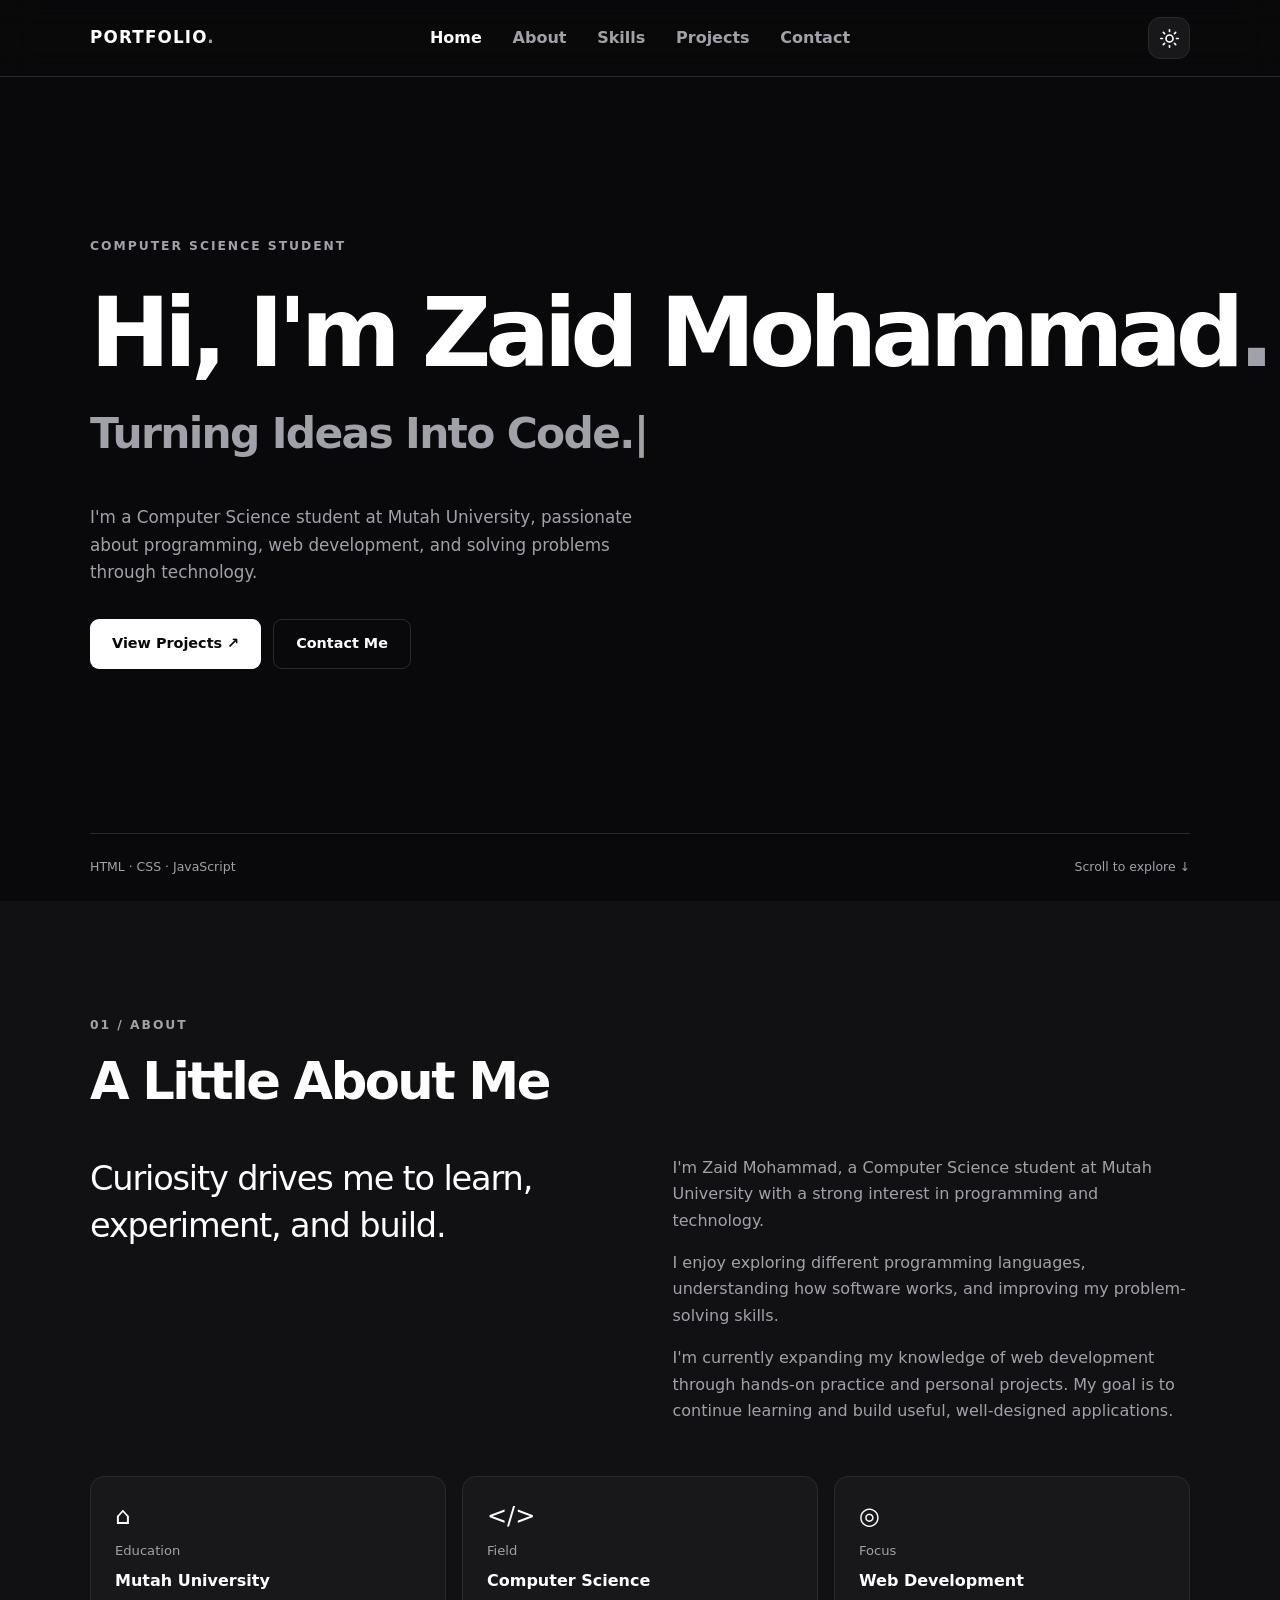
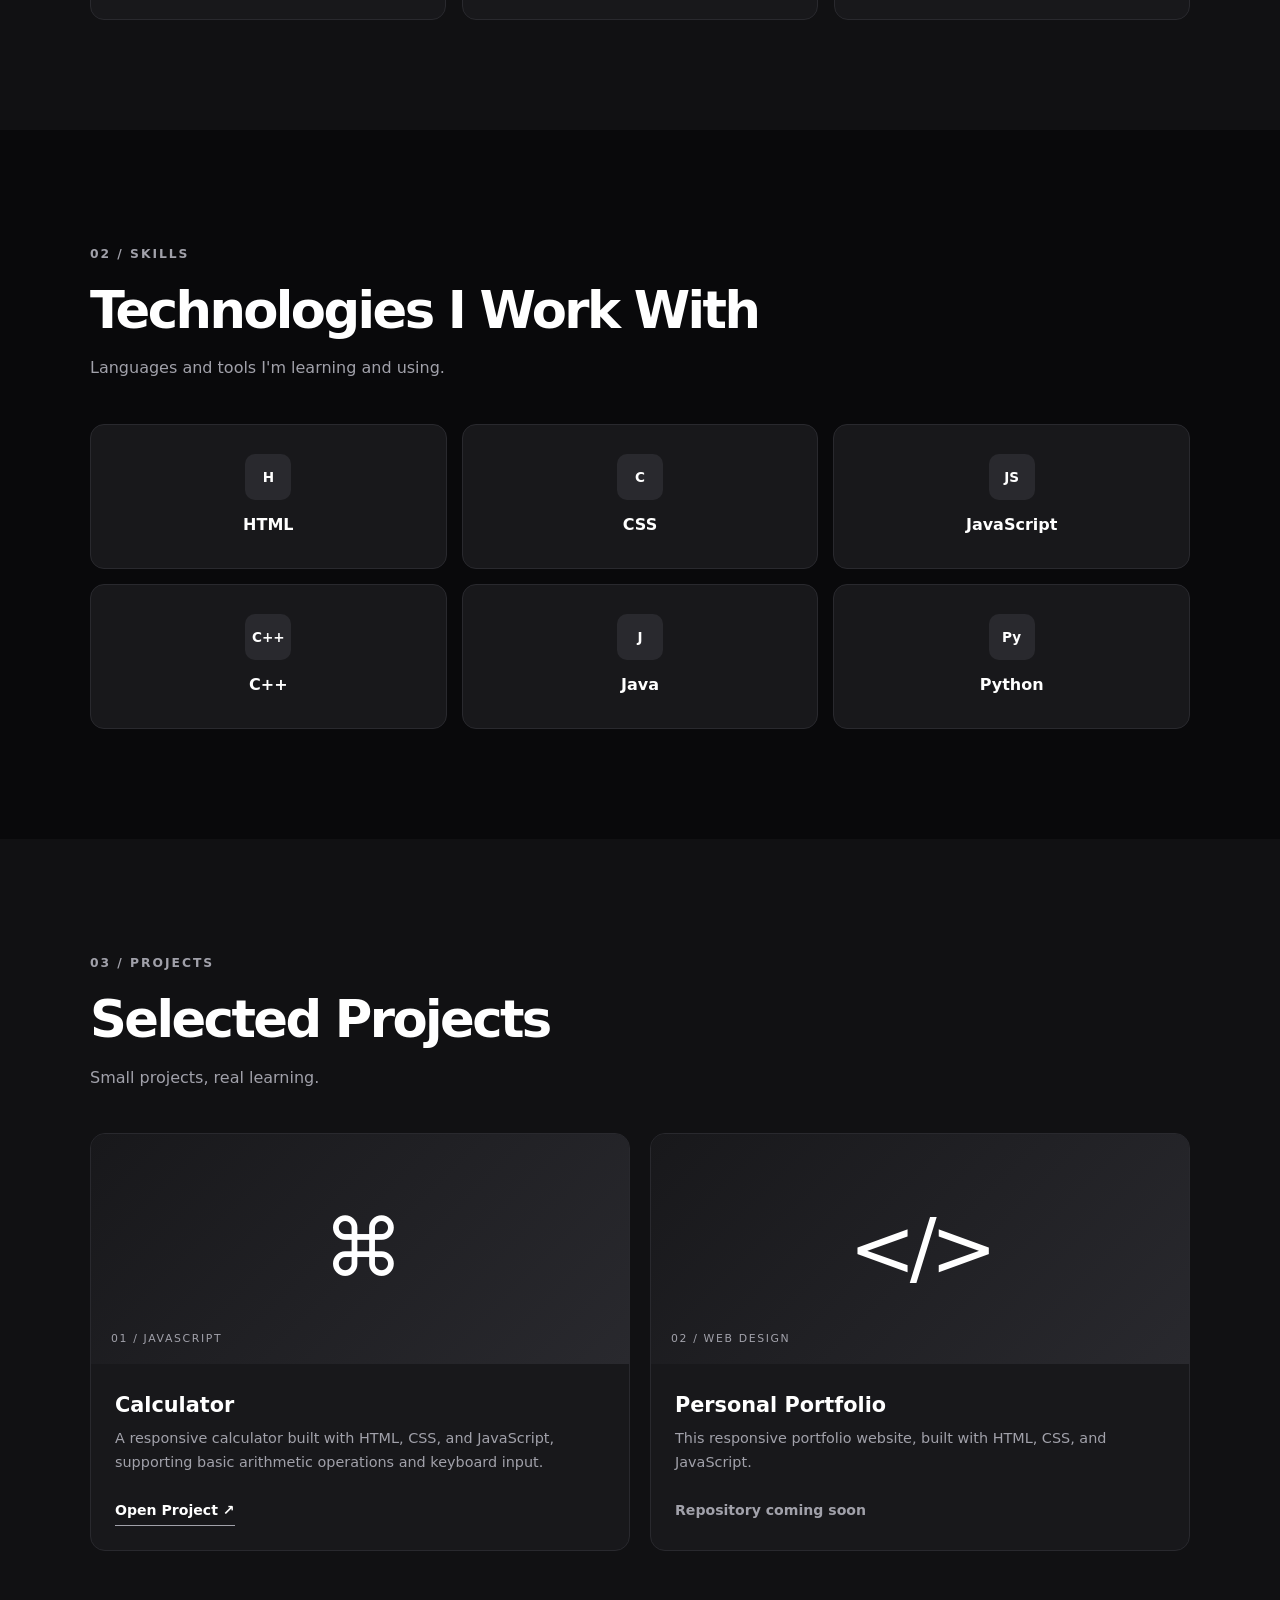
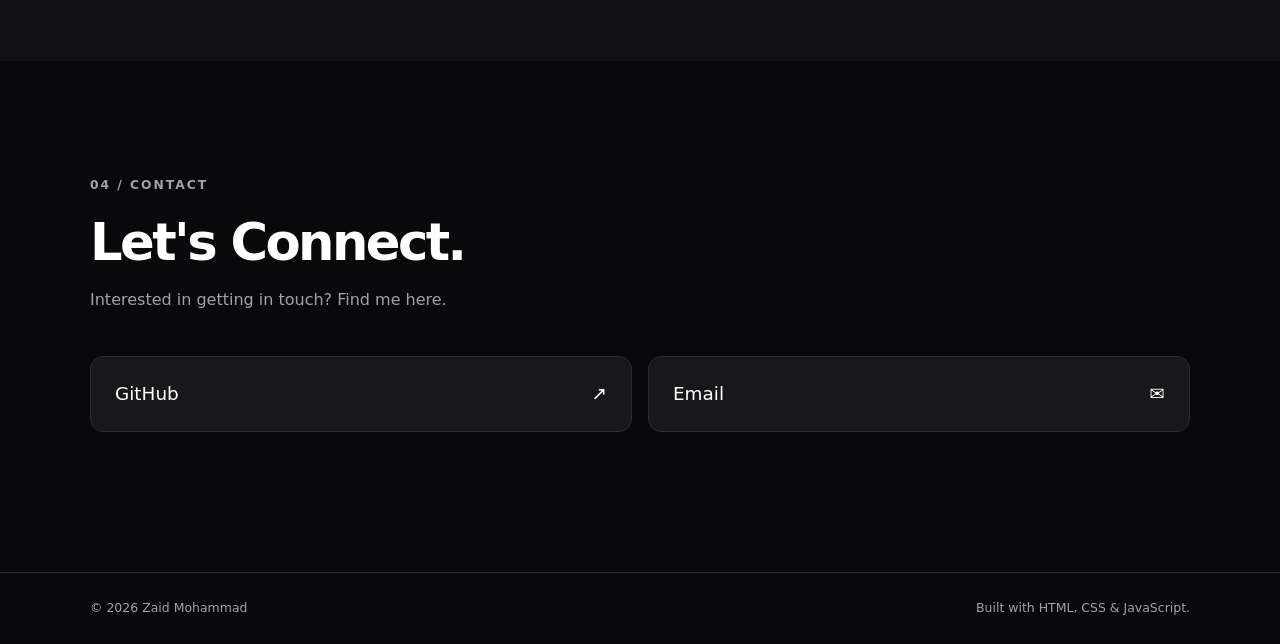
==== index.html @ cfcbc049 "Add files via upload" ====
<!DOCTYPE html>
<html lang="en" dir="ltr">
<head>
  <meta charset="UTF-8"><meta name="viewport" content="width=device-width, initial-scale=1">
  <meta name="description" content="Personal portfolio of Zaid Mohammad, a Computer Science student at Mutah University.">
  <title>Zaid Mohammad | Portfolio</title>
  <script>try{document.documentElement.dataset.theme=localStorage.getItem('portfolio-theme')||'dark';document.documentElement.dir='ltr'}catch(e){document.documentElement.dataset.theme='dark'}</script>
  <link rel="stylesheet" href="./css/style.css"><script defer src="./js/main.js"></script>
</head>
<body>
<header class="site-header"><nav class="nav container" aria-label="Main navigation"><a class="brand" href="./index.html">PORTFOLIO<span class="dot">.</span></a><button class="menu-toggle" type="button" aria-label="Toggle navigation" aria-expanded="false">☰</button><div class="nav-links" id="navLinks"><a href="#home">Home</a><a href="#about">About</a><a href="#skills">Skills</a><a href="#projects">Projects</a><a href="#contact">Contact</a></div><div class="nav-actions"><button class="icon-button theme-button" type="button" aria-label="Switch color theme"><svg class="theme-icon theme-icon-sun" viewBox="0 0 24 24" aria-hidden="true" fill="none" stroke="currentColor" stroke-width="1.9" stroke-linecap="round" stroke-linejoin="round"><circle cx="12" cy="12" r="4"/><path d="M12 2v2M12 20v2M4.93 4.93l1.42 1.42M17.65 17.65l1.42 1.42M2 12h2M20 12h2M4.93 19.07l1.42-1.42M17.65 6.35l1.42-1.42"/></svg><svg class="theme-icon theme-icon-moon" viewBox="0 0 24 24" aria-hidden="true" fill="none" stroke="currentColor" stroke-width="1.8" stroke-linecap="round" stroke-linejoin="round"><path d="M20.5 14.8A9 9 0 1 1 9.2 3.5A7 7 0 0 0 20.5 14.8Z"/></svg></button></div></nav></header>
<main>
<section class="hero container" id="home"><div class="hero-inner"><span class="eyebrow">COMPUTER SCIENCE STUDENT</span><h1 class="hero-title"><span class="hero-greeting">Hi, I'm</span> <span class="name">Zaid Mohammad</span><span class="dot">.</span></h1><h2 class="typing-line"><span id="typingText" data-en="Turning Ideas Into Code.">Turning Ideas Into Code.</span><span class="cursor" aria-hidden="true">|</span></h2><p class="lead">I'm a Computer Science student at Mutah University, passionate about programming, web development, and solving problems through technology.</p><div class="hero-buttons"><a class="btn btn-primary" href="#projects">View Projects ↗</a><a class="btn btn-outline" href="#contact">Contact Me</a></div></div><div class="hero-bottom"><span>HTML · CSS · JavaScript</span><a href="#about">Scroll to explore ↓</a></div></section>
<section class="section section-alt" id="about"><div class="container reveal"><div class="section-head"><span class="section-index">01 / ABOUT</span><h2>A Little About Me</h2></div><div class="about-layout"><p class="large-copy">Curiosity drives me to learn, experiment, and build.</p><div class="body-copy"><p>I'm Zaid Mohammad, a Computer Science student at Mutah University with a strong interest in programming and technology.</p><p>I enjoy exploring different programming languages, understanding how software works, and improving my problem-solving skills.</p><p>I'm currently expanding my knowledge of web development through hands-on practice and personal projects. My goal is to continue learning and build useful, well-designed applications.</p></div></div><div class="about-facts"><a class="fact-card" href="https://www.mutah.edu.jo/" target="_blank" rel="noopener noreferrer" aria-label="Visit Mutah University official website"><span class="fact-icon" aria-hidden="true">⌂</span><span class="fact-label">Education</span><strong>Mutah University</strong></a><div class="fact-card"><span class="fact-icon" aria-hidden="true">&lt;/&gt;</span><span class="fact-label">Field</span><strong>Computer Science</strong></div><div class="fact-card"><span class="fact-icon" aria-hidden="true">◎</span><span class="fact-label">Focus</span><strong>Web Development</strong></div></div></div></section>
<section class="section" id="skills"><div class="container reveal"><div class="section-head"><span class="section-index">02 / SKILLS</span><h2>Technologies I Work With</h2><p>Languages and tools I'm learning and using.</p></div><div class="skills-grid"><a class="skill-card" href="https://www.w3schools.com/html/" target="_blank" rel="noopener noreferrer" aria-label="Learn HTML on W3Schools"><span class="skill-symbol">H</span><span>HTML</span></a><a class="skill-card" href="https://www.w3schools.com/css/" target="_blank" rel="noopener noreferrer" aria-label="Learn CSS on W3Schools"><span class="skill-symbol">C</span><span>CSS</span></a><a class="skill-card" href="https://www.w3schools.com/js/" target="_blank" rel="noopener noreferrer" aria-label="Learn JavaScript on W3Schools"><span class="skill-symbol">JS</span><span>JavaScript</span></a><a class="skill-card" href="https://www.w3schools.com/cpp/" target="_blank" rel="noopener noreferrer" aria-label="Learn C++ on W3Schools"><span class="skill-symbol">C++</span><span>C++</span></a><a class="skill-card" href="https://www.w3schools.com/java/" target="_blank" rel="noopener noreferrer" aria-label="Learn Java on W3Schools"><span class="skill-symbol">J</span><span>Java</span></a><a class="skill-card" href="https://www.w3schools.com/python/" target="_blank" rel="noopener noreferrer" aria-label="Learn Python on W3Schools"><span class="skill-symbol">Py</span><span>Python</span></a></div></section>
<section class="section section-alt" id="projects"><div class="container reveal"><div class="section-head"><span class="section-index">03 / PROJECTS</span><h2>Selected Projects</h2><p>Small projects, real learning.</p></div><div class="project-grid"><article class="project-card"><div class="project-visual"><span class="visual-icon">⌘</span><span class="visual-caption">01 / JAVASCRIPT</span></div><div class="project-info"><div><h3>Calculator</h3><p>A responsive calculator built with HTML, CSS, and JavaScript, supporting basic arithmetic operations and keyboard input.</p></div><a class="project-link" href="./calculator.html">Open Project ↗</a></div></article><article class="project-card"><div class="project-visual portfolio-visual"><span class="visual-icon">&lt;/&gt;</span><span class="visual-caption">02 / WEB DESIGN</span></div><div class="project-info"><div><h3>Personal Portfolio</h3><p>This responsive portfolio website, built with HTML, CSS, and JavaScript.</p></div><span class="project-link project-link-pending" aria-label="Repository link coming after publication">Repository coming soon</span></div></article></div></div></section>
<section class="section contact-section" id="contact"><div class="container reveal"><div class="section-head"><span class="section-index">04 / CONTACT</span><h2>Let's Connect.</h2><p>Interested in getting in touch? Find me here.</p></div><div class="contact-links"><a class="contact-link" href="https://github.com/ZaidDwagrh" target="_blank" rel="noopener noreferrer"><span>GitHub</span><span aria-hidden="true">↗</span></a><a class="contact-link" href="https://mail.google.com/mail/?view=cm&amp;fs=1&amp;to=dw4ghreh%40gmail.com" target="_blank" rel="noopener noreferrer" aria-label="Send email to Zaid Mohammad using Gmail"><span>Email</span><span aria-hidden="true">✉</span></a></div></div></section>
</main><footer class="footer"><div class="container footer-inner"><span>© <span id="year"></span> <span class="footer-name">Zaid Mohammad</span></span><span>Built with HTML, CSS & JavaScript.</span></div></footer>
</body></html>
---- css/style.css ----
:root{color-scheme:dark;--bg:#09090b;--surface:#111113;--card:#18181b;--text:#fff;--muted:#a1a1aa;--border:#29292e;--contrast:#09090b;--nav:rgba(9,9,11,.78)}:root[data-theme=light]{color-scheme:light;--bg:#fafafa;--surface:#f3f3f4;--card:#fff;--text:#101014;--muted:#606069;--border:#dedee2;--contrast:#fff;--nav:rgba(250,250,250,.82)}*{box-sizing:border-box}html{scroll-behavior:smooth;scroll-padding-top:85px}body{margin:0;background:var(--bg);color:var(--text);font-family:Inter,system-ui,-apple-system,'Segoe UI',Tahoma,Arial,sans-serif;line-height:1.65;transition:background .3s,color .3s}a{color:inherit;text-decoration:none}button{font:inherit;cursor:pointer}button:focus-visible,a:focus-visible{outline:2px solid var(--text);outline-offset:4px}.container{width:min(1100px,calc(100% - 44px));margin:auto}.site-header{position:sticky;top:0;z-index:50;border-bottom:1px solid var(--border);background:var(--nav);backdrop-filter:blur(16px);-webkit-backdrop-filter:blur(16px)}.nav{min-height:76px;display:flex;align-items:center;gap:25px}.brand{font-weight:850;letter-spacing:.07em;font-size:1.05rem;white-space:nowrap}.dot{color:var(--muted)}.nav-links{display:flex;gap:25px;margin-inline-start:auto}.nav-links a,.back-link{color:var(--muted);font-size:.88rem;transition:color .2s}.nav-links a:hover,.nav-links a.active,.back-link:hover{color:var(--text)}.nav-actions{display:flex;gap:8px;margin-inline-start:8px}.icon-button,.menu-toggle{min-width:39px;height:39px;border:1px solid var(--border);background:var(--card);color:var(--text);border-radius:9px}.icon-button:hover,.menu-toggle:hover{border-color:var(--muted)}.menu-toggle{display:none;margin-inline-start:auto}.hero{min-height:calc(100vh - 76px);min-height:calc(100svh - 76px);display:flex;flex-direction:column;justify-content:space-between}.hero-inner{padding:clamp(85px,13vw,155px) 0 80px;max-width:850px}.eyebrow,.section-index{font-size:.77rem;font-weight:650;letter-spacing:.16em;color:var(--muted)}h1,h2,h3,p{margin-top:0}.hero h1{font-size:clamp(2.7rem,7.5vw,6rem);letter-spacing:-.065em;line-height:1.15;margin:20px 0 10px}.name{overflow-wrap:anywhere}.typing-line{font-size:clamp(1.45rem,3.5vw,2.65rem);font-weight:550;color:var(--muted);letter-spacing:-.04em;min-height:1.6em}.cursor{animation:blink .85s steps(1) infinite}.lead{color:var(--muted);font-size:1.05rem;max-width:590px;margin:20px 0 32px}.hero-buttons{display:flex;flex-wrap:wrap;gap:12px}.btn{display:inline-flex;align-items:center;justify-content:center;padding:12px 22px;border-radius:9px;font-weight:650;font-size:.9rem;transition:transform .22s,background .22s}.btn:hover{transform:translateY(-3px)}.btn-primary{background:var(--text);color:var(--contrast)}.btn-outline{border:1px solid var(--border)}.btn-outline:hover{background:var(--card)}.hero-bottom{display:flex;justify-content:space-between;gap:15px;padding:23px 0;border-top:1px solid var(--border);font-size:.78rem;color:var(--muted)}.section{padding:110px 0;scroll-margin-top:75px}.section-alt{background:var(--surface)}.section-head{margin-bottom:42px}.section-head h2{font-size:clamp(2rem,4.5vw,3.2rem);letter-spacing:-.05em;line-height:1.2;margin:14px 0}.section-head p{color:var(--muted)}.about-layout{display:grid;grid-template-columns:1fr 1fr;gap:65px}.large-copy{font-size:clamp(1.45rem,3vw,2.1rem);line-height:1.4;letter-spacing:-.035em}.body-copy{color:var(--muted)}.skills-grid{display:grid;grid-template-columns:repeat(3,1fr);gap:15px}.skill-card{min-height:145px;border:1px solid var(--border);background:var(--card);border-radius:14px;display:flex;flex-direction:column;align-items:center;justify-content:center;gap:12px;font-weight:600;transition:transform .25s,border-color .25s}.skill-card:hover,.project-card:hover{transform:translateY(-5px);border-color:var(--muted)}.skill-symbol{display:grid;place-items:center;min-width:46px;height:46px;padding:0 6px;border-radius:10px;background:var(--border);font-size:.85rem}.project-grid{display:grid;grid-template-columns:repeat(2,1fr);gap:20px}.project-card{background:var(--card);border:1px solid var(--border);border-radius:15px;overflow:hidden;transition:transform .25s,border-color .25s}.project-visual{height:230px;background:linear-gradient(135deg,var(--card),var(--border));display:flex;flex-direction:column;align-items:center;justify-content:center;position:relative}.visual-icon{font-size:5rem;font-weight:250;letter-spacing:-.08em}.visual-caption{position:absolute;bottom:16px;left:20px;color:var(--muted);font-size:.68rem;letter-spacing:.15em}.project-info{padding:24px}.project-info h3{font-size:1.3rem;margin-bottom:5px}.project-info p{color:var(--muted);font-size:.9rem}.project-link{display:inline-block;font-size:.88rem;font-weight:650;margin-top:10px;border-bottom:1px solid var(--muted);padding-bottom:3px}.project-link:hover{opacity:.65}.contact-section{padding-bottom:140px}.contact-links{max-width:620px}.contact-link{display:flex;justify-content:space-between;padding:20px 2px;border-bottom:1px solid var(--border);font-size:1.3rem;transition:padding .2s}.contact-link:hover{padding-inline:10px}.placeholder-note{font-size:.8rem;color:var(--muted);margin-top:20px}.footer{border-top:1px solid var(--border)}.footer-inner{padding:25px 0;display:flex;justify-content:space-between;gap:20px;font-size:.78rem;color:var(--muted)}.reveal{opacity:0;transform:translateY(25px);transition:opacity .7s ease,transform .7s ease}.reveal.visible{opacity:1;transform:none}.calculator-page{min-height:calc(100svh - 155px);padding-top:65px;padding-bottom:95px;display:flex;flex-direction:column;align-items:center}.calculator-intro{text-align:center;max-width:540px}.calculator-intro h1{font-size:clamp(2.2rem,5vw,3.5rem);margin:10px 0}.calculator-intro p,.calculator-hint{color:var(--muted)}.calculator{width:min(100%,390px);background:var(--card);border:1px solid var(--border);border-radius:18px;padding:18px;margin-top:24px;direction:ltr}.calculator-display{min-height:120px;display:flex;flex-direction:column;justify-content:flex-end;text-align:right;padding:14px 10px 20px;overflow:hidden}.calc-history{font-size:.85rem;color:var(--muted);min-height:25px}.calc-value{font-size:clamp(2.1rem,7vw,3rem);line-height:1.25;overflow-wrap:anywhere;font-variant-numeric:tabular-nums}.calculator-grid{display:grid;grid-template-columns:repeat(4,1fr);gap:9px}.calc-key{border:0;border-radius:10px;background:var(--border);color:var(--text);height:65px;font-size:1.2rem;transition:transform .12s,filter .12s}.calc-key:hover{filter:brightness(1.16)}.calc-key:active{transform:scale(.95)}.calc-key.utility{background:var(--surface)}.calc-key.operator{background:var(--muted);color:var(--contrast)}.calc-key.equals{background:var(--text);color:var(--contrast);font-weight:700}.calculator-hint{font-size:.82rem;text-align:center;margin-top:22px}.back-link{margin-inline-start:auto}@keyframes blink{50%{opacity:0}}@media(max-width:760px){.nav{gap:12px;min-height:67px}.menu-toggle{display:block}.nav-links{display:none;position:absolute;top:100%;left:0;right:0;background:var(--bg);border-bottom:1px solid var(--border);padding:18px 22px;flex-direction:column;gap:15px}.nav-links.open{display:flex}.nav-actions{margin-inline-start:0}.hero-inner{padding-top:100px}.section{padding:75px 0}.about-layout,.project-grid{grid-template-columns:1fr;gap:20px}.skills-grid{grid-template-columns:repeat(2,1fr)}.footer-inner{flex-direction:column;gap:5px}.hero-bottom{font-size:.7rem}.back-link{font-size:.75rem}}@media(max-width:360px){.container{width:calc(100% - 28px)}.brand{font-size:.86rem}.nav{gap:7px}.icon-button,.menu-toggle{min-width:34px;height:34px}.calculator{padding:10px}.calc-key{height:56px}}@media(prefers-reduced-motion:reduce){html{scroll-behavior:auto}*,*::before,*::after{animation-duration:.01ms!important;transition-duration:.01ms!important}.reveal{opacity:1;transform:none}}


/* Contact cards retain their original layout in English. */
.contact-links{max-width:none;display:flex;gap:16px}
.contact-link{flex:1;min-width:0;display:flex;align-items:center;justify-content:space-between;gap:12px;padding:22px 24px;border:1px solid var(--border);border-radius:13px;background:var(--card);font-size:1.15rem;transition:transform .2s,border-color .2s}
.contact-link:hover{padding:22px 24px;transform:translateY(-3px);border-color:var(--muted)}
@media(max-width:540px){.contact-links{flex-direction:column}}


/* Navigation refinement: centered links independent of logo and theme button. */
@media (min-width: 761px) {
  .nav { display:grid;grid-template-columns:minmax(0,1fr) auto minmax(0,1fr);align-items:center;gap:24px; }
  .nav .brand { justify-self:start; }
  .nav-links { margin:0;justify-self:center;align-items:center;gap:clamp(18px,2.4vw,34px); }
  .nav-links a { font-size:1rem;font-weight:600; }
  .nav-actions { margin:0;justify-self:end; }
  .back-link { margin:0;justify-self:center;font-size:1rem;font-weight:600; }
}
.theme-button { display:inline-grid;place-items:center;width:42px;height:42px;padding:0;border-radius:12px;transition:background .2s,border-color .2s,transform .2s; }
.theme-button:hover { background:var(--border);transform:translateY(-1px); }
.theme-button .theme-icon { width:21px;height:21px;display:none; }
:root[data-theme="dark"] .theme-icon-sun { display:block; }
:root[data-theme="light"] .theme-icon-moon { display:block; }
@media (max-width:760px) {
  .theme-button { width:39px;height:39px; }
}
@media (max-width:360px) {
  .theme-button { width:34px;height:34px; }
}

/* Profile content enhancements */
.about-facts{display:grid;grid-template-columns:repeat(3,minmax(0,1fr));gap:16px;margin-top:36px}
.fact-card{display:flex;flex-direction:column;gap:7px;background:var(--card);border:1px solid var(--border);border-radius:14px;padding:24px;transition:transform .25s,border-color .25s}
.fact-card:hover{transform:translateY(-4px);border-color:var(--muted)}
.fact-icon{font-size:1.5rem;line-height:1.3}.fact-label{color:var(--muted);font-size:.82rem}.fact-card strong{font-size:1rem}
@media(max-width:640px){.about-facts{grid-template-columns:1fr}.fact-card{padding:18px}}

/* Hero title: one line on desktop, natural wrapping on smaller screens. */
@media (min-width: 900px) {
  .hero-inner { max-width: 100%; }
  .hero-title { font-size: clamp(2.8rem, 4.3vw, 4.35rem); letter-spacing: -.055em; white-space: nowrap; }
  .hero-title .name { overflow-wrap: normal; }
}
@media (max-width: 899px) {
  .hero-title { font-size: clamp(2.35rem, 6vw, 4rem); }
  .hero-title .name { overflow-wrap: normal; }
}

/* Linked cards preserve the existing monochrome card styling. */
.skill-card, .fact-card { color:var(--text); text-decoration:none; }
a.skill-card, a.fact-card { cursor:pointer; }
a.skill-card:focus-visible, a.fact-card:focus-visible { outline:2px solid var(--text); outline-offset:4px; }
.project-link-pending { color:var(--muted); border-bottom:0; cursor:default; }
.project-link-pending:hover { opacity:1; }
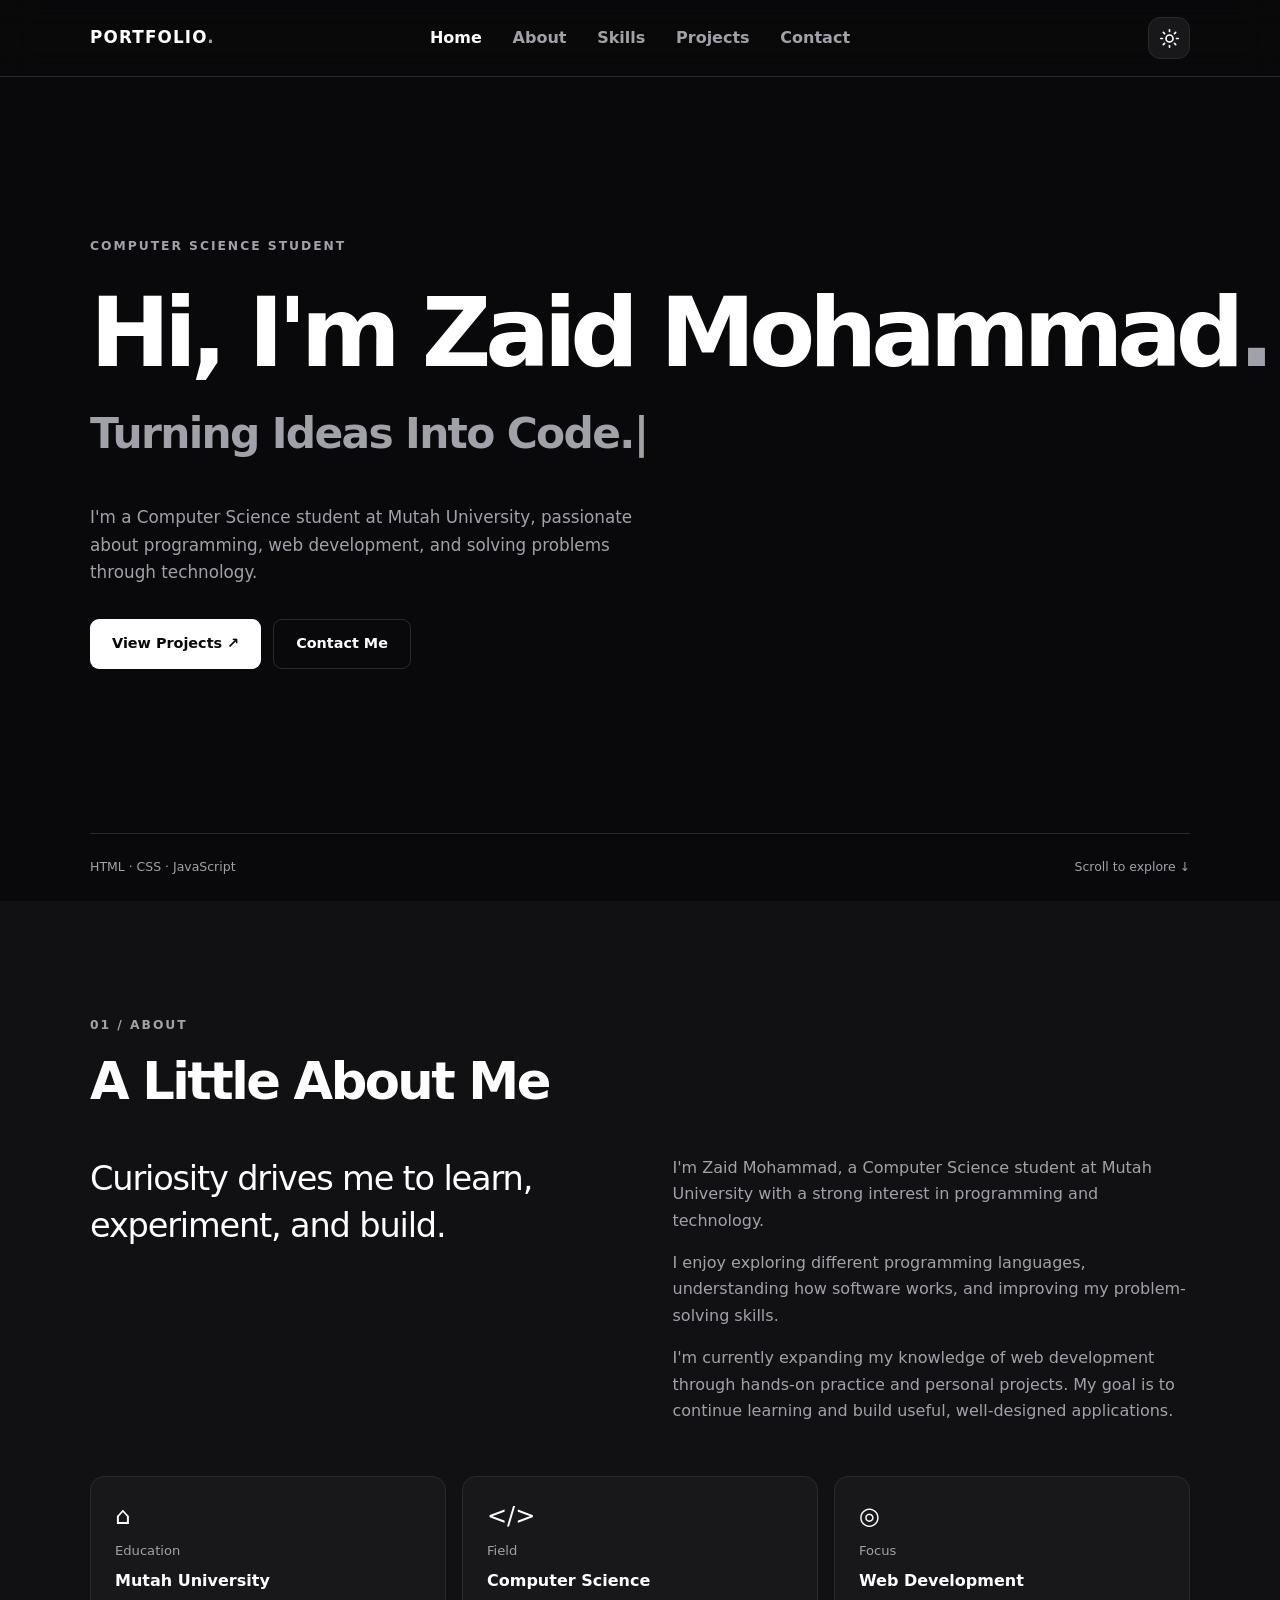
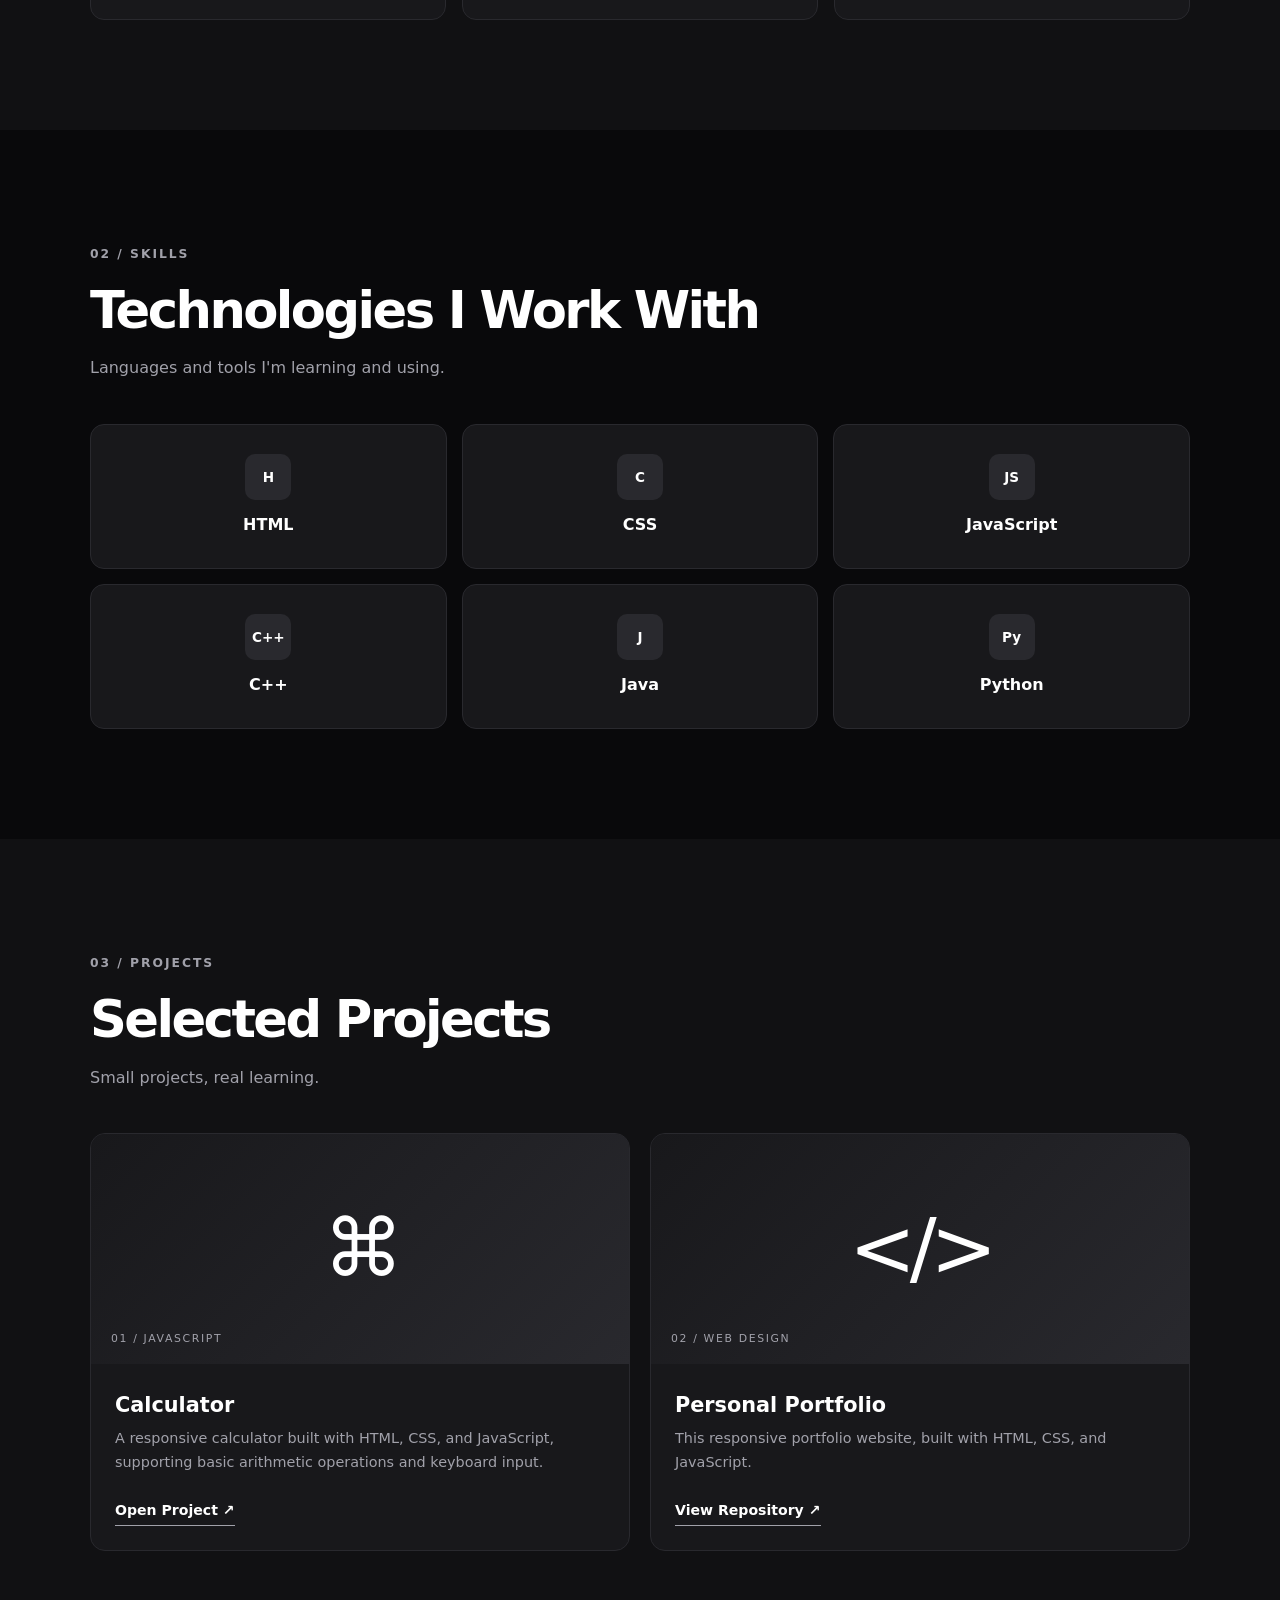
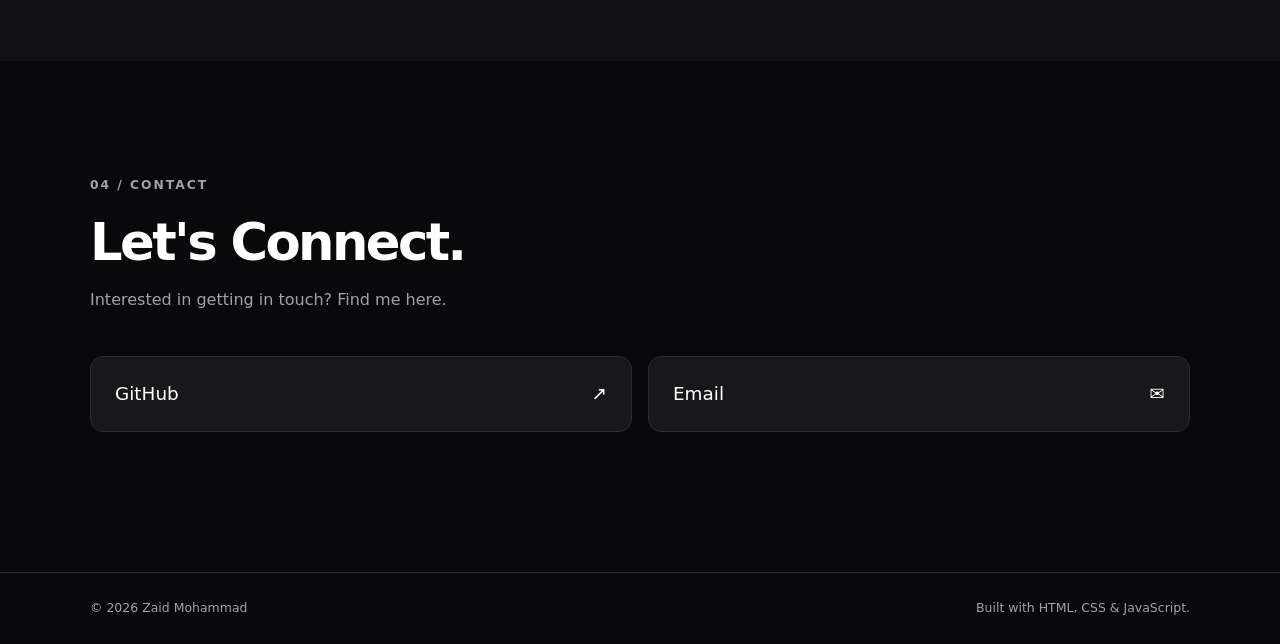
==== commit cfcf01d3: "Add files via upload" ====
--- a/index.html
+++ b/index.html
@@ -13,7 +13,7 @@
 <section class="hero container" id="home"><div class="hero-inner"><span class="eyebrow">COMPUTER SCIENCE STUDENT</span><h1 class="hero-title"><span class="hero-greeting">Hi, I'm</span> <span class="name">Zaid Mohammad</span><span class="dot">.</span></h1><h2 class="typing-line"><span id="typingText" data-en="Turning Ideas Into Code.">Turning Ideas Into Code.</span><span class="cursor" aria-hidden="true">|</span></h2><p class="lead">I'm a Computer Science student at Mutah University, passionate about programming, web development, and solving problems through technology.</p><div class="hero-buttons"><a class="btn btn-primary" href="#projects">View Projects ↗</a><a class="btn btn-outline" href="#contact">Contact Me</a></div></div><div class="hero-bottom"><span>HTML · CSS · JavaScript</span><a href="#about">Scroll to explore ↓</a></div></section>
 <section class="section section-alt" id="about"><div class="container reveal"><div class="section-head"><span class="section-index">01 / ABOUT</span><h2>A Little About Me</h2></div><div class="about-layout"><p class="large-copy">Curiosity drives me to learn, experiment, and build.</p><div class="body-copy"><p>I'm Zaid Mohammad, a Computer Science student at Mutah University with a strong interest in programming and technology.</p><p>I enjoy exploring different programming languages, understanding how software works, and improving my problem-solving skills.</p><p>I'm currently expanding my knowledge of web development through hands-on practice and personal projects. My goal is to continue learning and build useful, well-designed applications.</p></div></div><div class="about-facts"><a class="fact-card" href="https://www.mutah.edu.jo/" target="_blank" rel="noopener noreferrer" aria-label="Visit Mutah University official website"><span class="fact-icon" aria-hidden="true">⌂</span><span class="fact-label">Education</span><strong>Mutah University</strong></a><div class="fact-card"><span class="fact-icon" aria-hidden="true">&lt;/&gt;</span><span class="fact-label">Field</span><strong>Computer Science</strong></div><div class="fact-card"><span class="fact-icon" aria-hidden="true">◎</span><span class="fact-label">Focus</span><strong>Web Development</strong></div></div></div></section>
 <section class="section" id="skills"><div class="container reveal"><div class="section-head"><span class="section-index">02 / SKILLS</span><h2>Technologies I Work With</h2><p>Languages and tools I'm learning and using.</p></div><div class="skills-grid"><a class="skill-card" href="https://www.w3schools.com/html/" target="_blank" rel="noopener noreferrer" aria-label="Learn HTML on W3Schools"><span class="skill-symbol">H</span><span>HTML</span></a><a class="skill-card" href="https://www.w3schools.com/css/" target="_blank" rel="noopener noreferrer" aria-label="Learn CSS on W3Schools"><span class="skill-symbol">C</span><span>CSS</span></a><a class="skill-card" href="https://www.w3schools.com/js/" target="_blank" rel="noopener noreferrer" aria-label="Learn JavaScript on W3Schools"><span class="skill-symbol">JS</span><span>JavaScript</span></a><a class="skill-card" href="https://www.w3schools.com/cpp/" target="_blank" rel="noopener noreferrer" aria-label="Learn C++ on W3Schools"><span class="skill-symbol">C++</span><span>C++</span></a><a class="skill-card" href="https://www.w3schools.com/java/" target="_blank" rel="noopener noreferrer" aria-label="Learn Java on W3Schools"><span class="skill-symbol">J</span><span>Java</span></a><a class="skill-card" href="https://www.w3schools.com/python/" target="_blank" rel="noopener noreferrer" aria-label="Learn Python on W3Schools"><span class="skill-symbol">Py</span><span>Python</span></a></div></section>
-<section class="section section-alt" id="projects"><div class="container reveal"><div class="section-head"><span class="section-index">03 / PROJECTS</span><h2>Selected Projects</h2><p>Small projects, real learning.</p></div><div class="project-grid"><article class="project-card"><div class="project-visual"><span class="visual-icon">⌘</span><span class="visual-caption">01 / JAVASCRIPT</span></div><div class="project-info"><div><h3>Calculator</h3><p>A responsive calculator built with HTML, CSS, and JavaScript, supporting basic arithmetic operations and keyboard input.</p></div><a class="project-link" href="./calculator.html">Open Project ↗</a></div></article><article class="project-card"><div class="project-visual portfolio-visual"><span class="visual-icon">&lt;/&gt;</span><span class="visual-caption">02 / WEB DESIGN</span></div><div class="project-info"><div><h3>Personal Portfolio</h3><p>This responsive portfolio website, built with HTML, CSS, and JavaScript.</p></div><span class="project-link project-link-pending" aria-label="Repository link coming after publication">Repository coming soon</span></div></article></div></div></section>
+<section class="section section-alt" id="projects"><div class="container reveal"><div class="section-head"><span class="section-index">03 / PROJECTS</span><h2>Selected Projects</h2><p>Small projects, real learning.</p></div><div class="project-grid"><article class="project-card"><div class="project-visual"><span class="visual-icon">⌘</span><span class="visual-caption">01 / JAVASCRIPT</span></div><div class="project-info"><div><h3>Calculator</h3><p>A responsive calculator built with HTML, CSS, and JavaScript, supporting basic arithmetic operations and keyboard input.</p></div><a class="project-link" href="./calculator.html">Open Project ↗</a></div></article><article class="project-card"><div class="project-visual portfolio-visual"><span class="visual-icon">&lt;/&gt;</span><span class="visual-caption">02 / WEB DESIGN</span></div><div class="project-info"><div><h3>Personal Portfolio</h3><p>This responsive portfolio website, built with HTML, CSS, and JavaScript.</p></div><a class="project-link" href="https://github.com/ZaidDwagrh/personal-portfolio" target="_blank" rel="noopener noreferrer" aria-label="View Personal Portfolio repository on GitHub">View Repository ↗</a></div></article></div></div></section>
 <section class="section contact-section" id="contact"><div class="container reveal"><div class="section-head"><span class="section-index">04 / CONTACT</span><h2>Let's Connect.</h2><p>Interested in getting in touch? Find me here.</p></div><div class="contact-links"><a class="contact-link" href="https://github.com/ZaidDwagrh" target="_blank" rel="noopener noreferrer"><span>GitHub</span><span aria-hidden="true">↗</span></a><a class="contact-link" href="https://mail.google.com/mail/?view=cm&amp;fs=1&amp;to=dw4ghreh%40gmail.com" target="_blank" rel="noopener noreferrer" aria-label="Send email to Zaid Mohammad using Gmail"><span>Email</span><span aria-hidden="true">✉</span></a></div></div></section>
 </main><footer class="footer"><div class="container footer-inner"><span>© <span id="year"></span> <span class="footer-name">Zaid Mohammad</span></span><span>Built with HTML, CSS & JavaScript.</span></div></footer>
 </body></html>
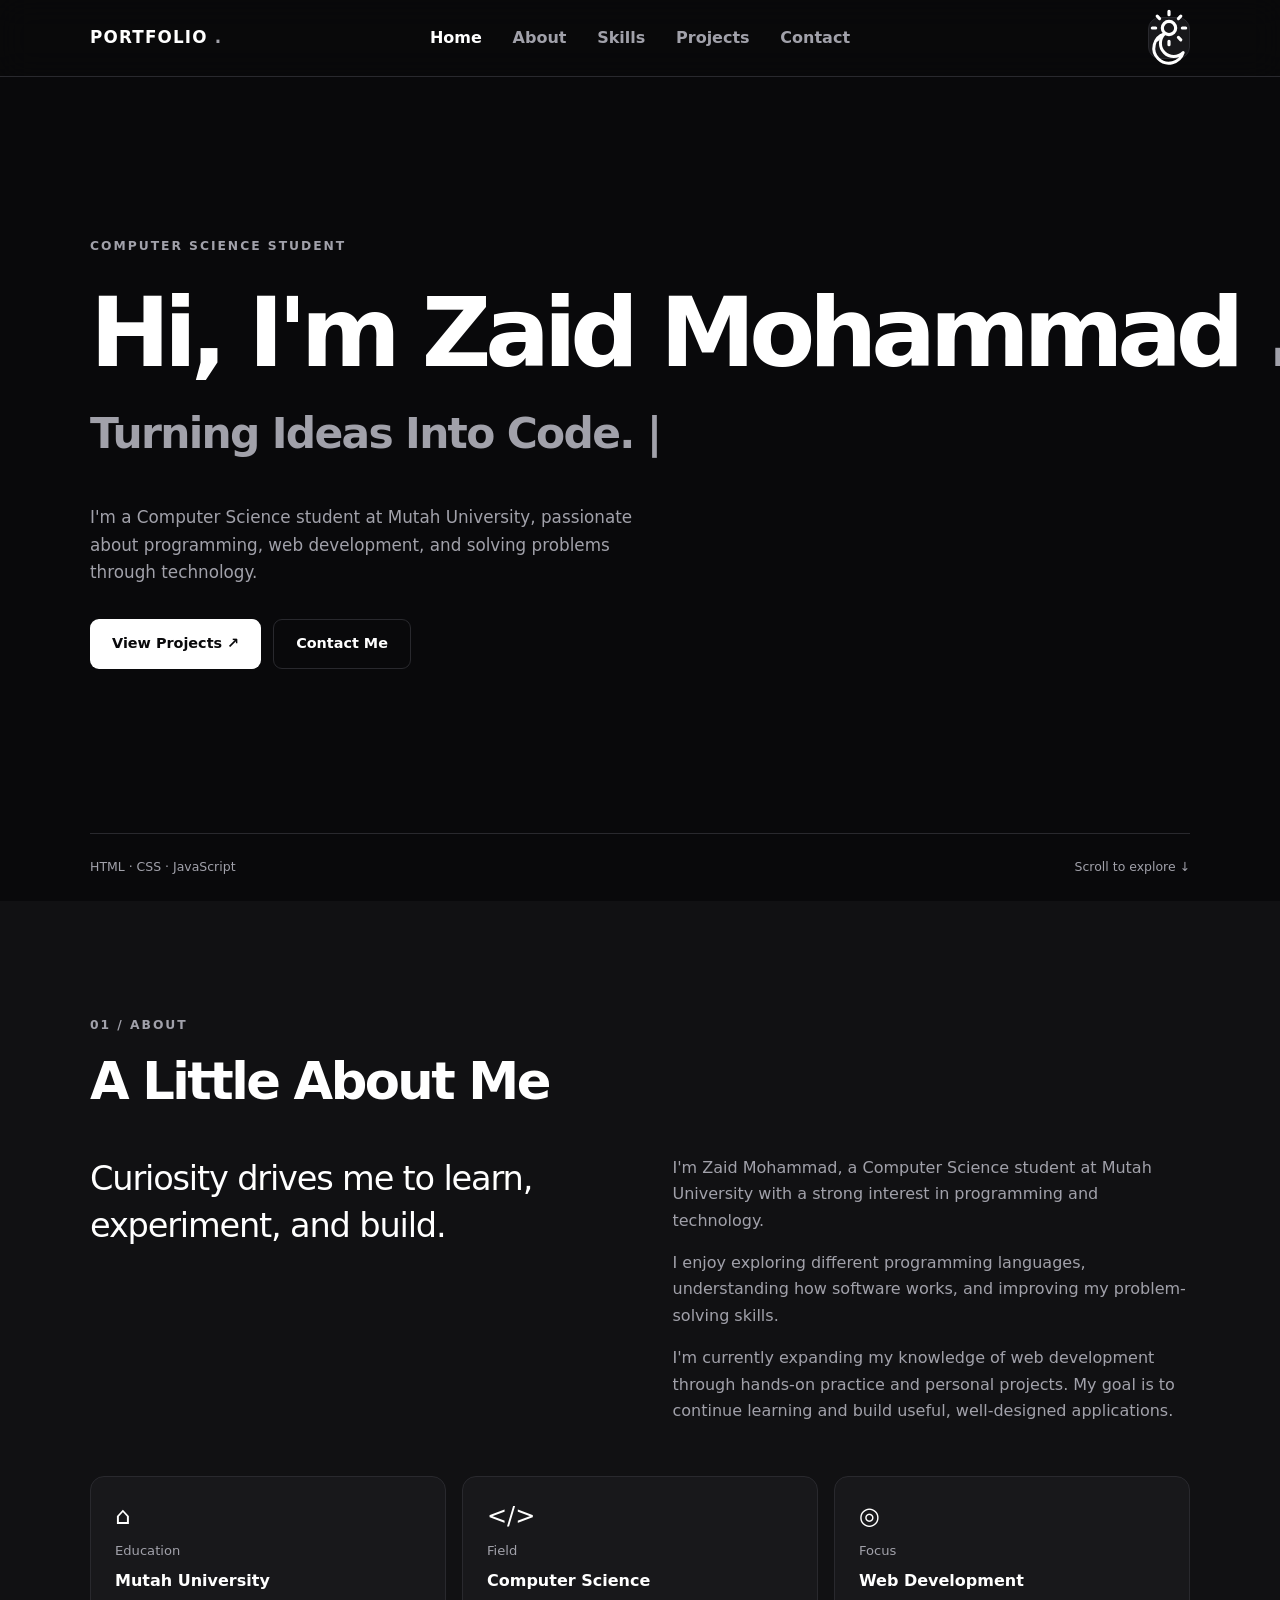
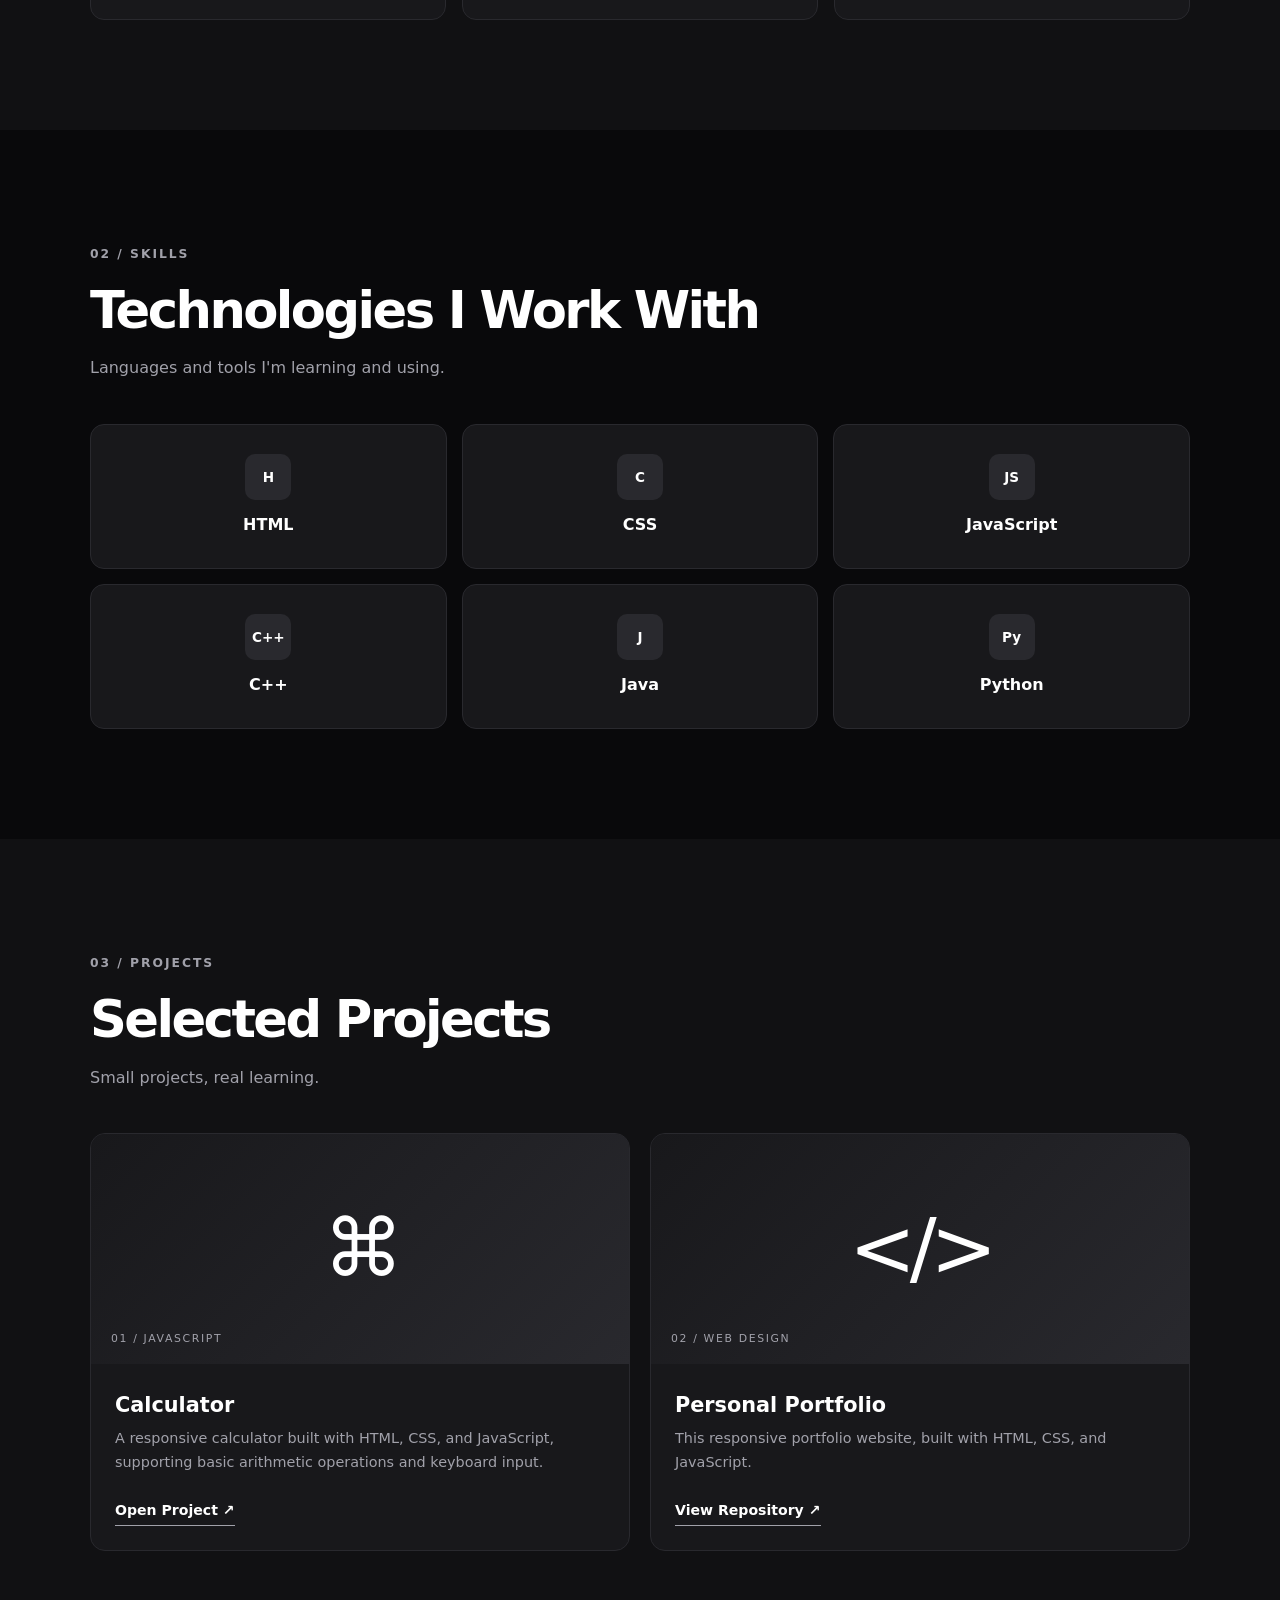
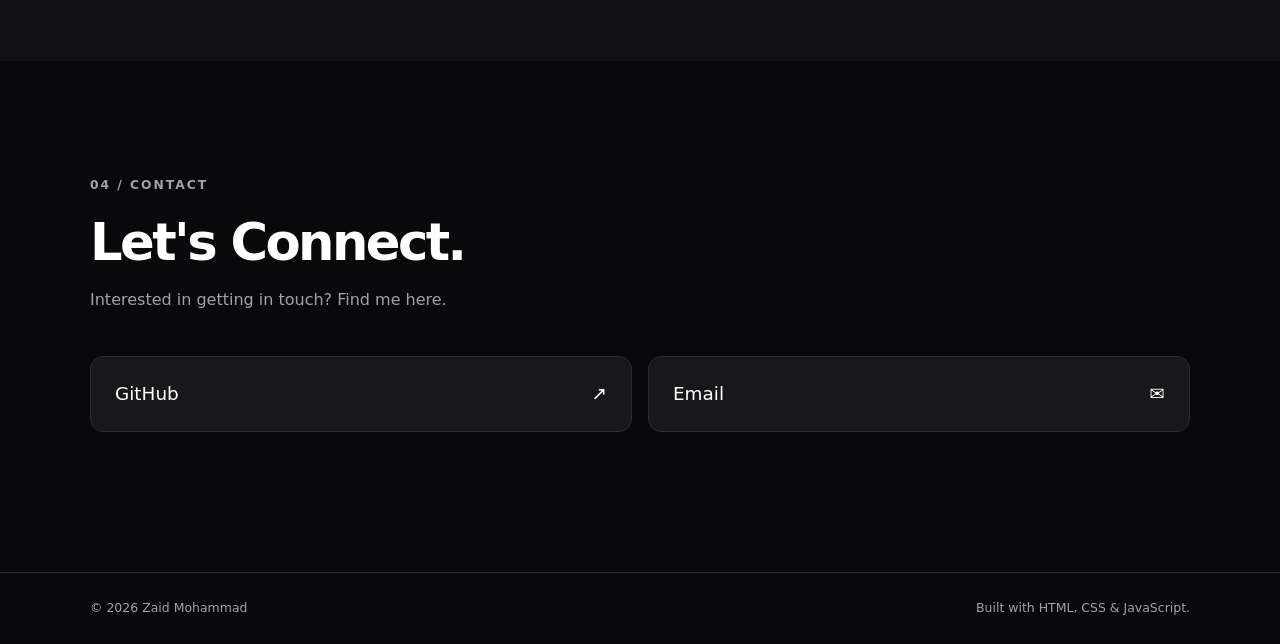
==== commit fc12596a: "Add files via upload" ====
--- a/index.html
+++ b/index.html
@@ -1,19 +1,349 @@
 <!DOCTYPE html>
-<html lang="en" dir="ltr">
-<head>
-  <meta charset="UTF-8"><meta name="viewport" content="width=device-width, initial-scale=1">
-  <meta name="description" content="Personal portfolio of Zaid Mohammad, a Computer Science student at Mutah University.">
-  <title>Zaid Mohammad | Portfolio</title>
-  <script>try{document.documentElement.dataset.theme=localStorage.getItem('portfolio-theme')||'dark';document.documentElement.dir='ltr'}catch(e){document.documentElement.dataset.theme='dark'}</script>
-  <link rel="stylesheet" href="./css/style.css"><script defer src="./js/main.js"></script>
-</head>
-<body>
-<header class="site-header"><nav class="nav container" aria-label="Main navigation"><a class="brand" href="./index.html">PORTFOLIO<span class="dot">.</span></a><button class="menu-toggle" type="button" aria-label="Toggle navigation" aria-expanded="false">☰</button><div class="nav-links" id="navLinks"><a href="#home">Home</a><a href="#about">About</a><a href="#skills">Skills</a><a href="#projects">Projects</a><a href="#contact">Contact</a></div><div class="nav-actions"><button class="icon-button theme-button" type="button" aria-label="Switch color theme"><svg class="theme-icon theme-icon-sun" viewBox="0 0 24 24" aria-hidden="true" fill="none" stroke="currentColor" stroke-width="1.9" stroke-linecap="round" stroke-linejoin="round"><circle cx="12" cy="12" r="4"/><path d="M12 2v2M12 20v2M4.93 4.93l1.42 1.42M17.65 17.65l1.42 1.42M2 12h2M20 12h2M4.93 19.07l1.42-1.42M17.65 6.35l1.42-1.42"/></svg><svg class="theme-icon theme-icon-moon" viewBox="0 0 24 24" aria-hidden="true" fill="none" stroke="currentColor" stroke-width="1.8" stroke-linecap="round" stroke-linejoin="round"><path d="M20.5 14.8A9 9 0 1 1 9.2 3.5A7 7 0 0 0 20.5 14.8Z"/></svg></button></div></nav></header>
-<main>
-<section class="hero container" id="home"><div class="hero-inner"><span class="eyebrow">COMPUTER SCIENCE STUDENT</span><h1 class="hero-title"><span class="hero-greeting">Hi, I'm</span> <span class="name">Zaid Mohammad</span><span class="dot">.</span></h1><h2 class="typing-line"><span id="typingText" data-en="Turning Ideas Into Code.">Turning Ideas Into Code.</span><span class="cursor" aria-hidden="true">|</span></h2><p class="lead">I'm a Computer Science student at Mutah University, passionate about programming, web development, and solving problems through technology.</p><div class="hero-buttons"><a class="btn btn-primary" href="#projects">View Projects ↗</a><a class="btn btn-outline" href="#contact">Contact Me</a></div></div><div class="hero-bottom"><span>HTML · CSS · JavaScript</span><a href="#about">Scroll to explore ↓</a></div></section>
-<section class="section section-alt" id="about"><div class="container reveal"><div class="section-head"><span class="section-index">01 / ABOUT</span><h2>A Little About Me</h2></div><div class="about-layout"><p class="large-copy">Curiosity drives me to learn, experiment, and build.</p><div class="body-copy"><p>I'm Zaid Mohammad, a Computer Science student at Mutah University with a strong interest in programming and technology.</p><p>I enjoy exploring different programming languages, understanding how software works, and improving my problem-solving skills.</p><p>I'm currently expanding my knowledge of web development through hands-on practice and personal projects. My goal is to continue learning and build useful, well-designed applications.</p></div></div><div class="about-facts"><a class="fact-card" href="https://www.mutah.edu.jo/" target="_blank" rel="noopener noreferrer" aria-label="Visit Mutah University official website"><span class="fact-icon" aria-hidden="true">⌂</span><span class="fact-label">Education</span><strong>Mutah University</strong></a><div class="fact-card"><span class="fact-icon" aria-hidden="true">&lt;/&gt;</span><span class="fact-label">Field</span><strong>Computer Science</strong></div><div class="fact-card"><span class="fact-icon" aria-hidden="true">◎</span><span class="fact-label">Focus</span><strong>Web Development</strong></div></div></div></section>
-<section class="section" id="skills"><div class="container reveal"><div class="section-head"><span class="section-index">02 / SKILLS</span><h2>Technologies I Work With</h2><p>Languages and tools I'm learning and using.</p></div><div class="skills-grid"><a class="skill-card" href="https://www.w3schools.com/html/" target="_blank" rel="noopener noreferrer" aria-label="Learn HTML on W3Schools"><span class="skill-symbol">H</span><span>HTML</span></a><a class="skill-card" href="https://www.w3schools.com/css/" target="_blank" rel="noopener noreferrer" aria-label="Learn CSS on W3Schools"><span class="skill-symbol">C</span><span>CSS</span></a><a class="skill-card" href="https://www.w3schools.com/js/" target="_blank" rel="noopener noreferrer" aria-label="Learn JavaScript on W3Schools"><span class="skill-symbol">JS</span><span>JavaScript</span></a><a class="skill-card" href="https://www.w3schools.com/cpp/" target="_blank" rel="noopener noreferrer" aria-label="Learn C++ on W3Schools"><span class="skill-symbol">C++</span><span>C++</span></a><a class="skill-card" href="https://www.w3schools.com/java/" target="_blank" rel="noopener noreferrer" aria-label="Learn Java on W3Schools"><span class="skill-symbol">J</span><span>Java</span></a><a class="skill-card" href="https://www.w3schools.com/python/" target="_blank" rel="noopener noreferrer" aria-label="Learn Python on W3Schools"><span class="skill-symbol">Py</span><span>Python</span></a></div></section>
-<section class="section section-alt" id="projects"><div class="container reveal"><div class="section-head"><span class="section-index">03 / PROJECTS</span><h2>Selected Projects</h2><p>Small projects, real learning.</p></div><div class="project-grid"><article class="project-card"><div class="project-visual"><span class="visual-icon">⌘</span><span class="visual-caption">01 / JAVASCRIPT</span></div><div class="project-info"><div><h3>Calculator</h3><p>A responsive calculator built with HTML, CSS, and JavaScript, supporting basic arithmetic operations and keyboard input.</p></div><a class="project-link" href="./calculator.html">Open Project ↗</a></div></article><article class="project-card"><div class="project-visual portfolio-visual"><span class="visual-icon">&lt;/&gt;</span><span class="visual-caption">02 / WEB DESIGN</span></div><div class="project-info"><div><h3>Personal Portfolio</h3><p>This responsive portfolio website, built with HTML, CSS, and JavaScript.</p></div><a class="project-link" href="https://github.com/ZaidDwagrh/personal-portfolio" target="_blank" rel="noopener noreferrer" aria-label="View Personal Portfolio repository on GitHub">View Repository ↗</a></div></article></div></div></section>
-<section class="section contact-section" id="contact"><div class="container reveal"><div class="section-head"><span class="section-index">04 / CONTACT</span><h2>Let's Connect.</h2><p>Interested in getting in touch? Find me here.</p></div><div class="contact-links"><a class="contact-link" href="https://github.com/ZaidDwagrh" target="_blank" rel="noopener noreferrer"><span>GitHub</span><span aria-hidden="true">↗</span></a><a class="contact-link" href="https://mail.google.com/mail/?view=cm&amp;fs=1&amp;to=dw4ghreh%40gmail.com" target="_blank" rel="noopener noreferrer" aria-label="Send email to Zaid Mohammad using Gmail"><span>Email</span><span aria-hidden="true">✉</span></a></div></div></section>
-</main><footer class="footer"><div class="container footer-inner"><span>© <span id="year"></span> <span class="footer-name">Zaid Mohammad</span></span><span>Built with HTML, CSS & JavaScript.</span></div></footer>
-</body></html>
+<html dir="ltr" lang="en">
+ <head>
+  <meta charset="utf-8"/>
+  <meta content="width=device-width, initial-scale=1" name="viewport"/>
+  <meta content="Personal portfolio of Zaid Mohammad, a Computer Science student at Mutah University." name="description"/>
+  <title>
+   Zaid Mohammad | Portfolio
+  </title>
+  <script>
+   try{document.documentElement.dataset.theme=localStorage.getItem('portfolio-theme')||'dark';document.documentElement.dir='ltr'}catch(e){document.documentElement.dataset.theme='dark'}
+  </script>
+  <link href="./css/style.css" rel="stylesheet"/>
+  <script defer="" src="./js/main.js">
+  </script>
+ </head>
+ <body>
+  <header class="site-header">
+   <nav aria-label="Main navigation" class="nav container">
+    <a class="brand" href="./index.html">
+     PORTFOLIO
+     <span class="dot">
+      .
+     </span>
+    </a>
+    <button aria-expanded="false" aria-label="Toggle navigation" class="menu-toggle" type="button">
+     ☰
+    </button>
+    <div class="nav-links" id="navLinks">
+     <a href="#home">
+      Home
+     </a>
+     <a href="#about">
+      About
+     </a>
+     <a href="#skills">
+      Skills
+     </a>
+     <a href="#projects">
+      Projects
+     </a>
+     <a href="#contact">
+      Contact
+     </a>
+    </div>
+    <div class="nav-actions">
+     <button aria-label="Switch color theme" class="icon-button theme-button" type="button">
+      <svg aria-hidden="true" class="theme-icon theme-icon-sun" fill="none" stroke="currentColor" stroke-linecap="round" stroke-linejoin="round" stroke-width="1.9" viewbox="0 0 24 24">
+       <circle cx="12" cy="12" r="4">
+       </circle>
+       <path d="M12 2v2M12 20v2M4.93 4.93l1.42 1.42M17.65 17.65l1.42 1.42M2 12h2M20 12h2M4.93 19.07l1.42-1.42M17.65 6.35l1.42-1.42">
+       </path>
+      </svg>
+      <svg aria-hidden="true" class="theme-icon theme-icon-moon" fill="none" stroke="currentColor" stroke-linecap="round" stroke-linejoin="round" stroke-width="1.8" viewbox="0 0 24 24">
+       <path d="M20.5 14.8A9 9 0 1 1 9.2 3.5A7 7 0 0 0 20.5 14.8Z">
+       </path>
+      </svg>
+     </button>
+    </div>
+   </nav>
+  </header>
+  <main>
+   <section class="hero container" id="home">
+    <div class="hero-inner">
+     <span class="eyebrow">
+      COMPUTER SCIENCE STUDENT
+     </span>
+     <h1 class="hero-title">
+      <span class="hero-greeting">
+       Hi, I'm
+      </span>
+      <span class="name">
+       Zaid Mohammad
+      </span>
+      <span class="dot">
+       .
+      </span>
+     </h1>
+     <h2 class="typing-line">
+      <span data-en="Turning Ideas Into Code." id="typingText">
+       Turning Ideas Into Code.
+      </span>
+      <span aria-hidden="true" class="cursor">
+       |
+      </span>
+     </h2>
+     <p class="lead">
+      I'm a Computer Science student at Mutah University, passionate about programming, web development, and solving problems through technology.
+     </p>
+     <div class="hero-buttons">
+      <a class="btn btn-primary" href="#projects">
+       View Projects ↗
+      </a>
+      <a class="btn btn-outline" href="#contact">
+       Contact Me
+      </a>
+     </div>
+    </div>
+    <div class="hero-bottom">
+     <span>
+      HTML · CSS · JavaScript
+     </span>
+     <a href="#about">
+      Scroll to explore ↓
+     </a>
+    </div>
+   </section>
+   <section class="section section-alt" id="about">
+    <div class="container reveal">
+     <div class="section-head">
+      <span class="section-index">
+       01 / ABOUT
+      </span>
+      <h2>
+       A Little About Me
+      </h2>
+     </div>
+     <div class="about-layout">
+      <p class="large-copy">
+       Curiosity drives me to learn, experiment, and build.
+      </p>
+      <div class="body-copy">
+       <p>
+        I'm Zaid Mohammad, a Computer Science student at Mutah University with a strong interest in programming and technology.
+       </p>
+       <p>
+        I enjoy exploring different programming languages, understanding how software works, and improving my problem-solving skills.
+       </p>
+       <p>
+        I'm currently expanding my knowledge of web development through hands-on practice and personal projects. My goal is to continue learning and build useful, well-designed applications.
+       </p>
+      </div>
+     </div>
+     <div class="about-facts">
+      <a aria-label="Visit Mutah University official website" class="fact-card" href="https://www.mutah.edu.jo/" rel="noopener noreferrer" target="_blank">
+       <span aria-hidden="true" class="fact-icon">
+        ⌂
+       </span>
+       <span class="fact-label">
+        Education
+       </span>
+       <strong>
+        Mutah University
+       </strong>
+      </a>
+      <div class="fact-card">
+       <span aria-hidden="true" class="fact-icon">
+        &lt;/&gt;
+       </span>
+       <span class="fact-label">
+        Field
+       </span>
+       <strong>
+        Computer Science
+       </strong>
+      </div>
+      <div class="fact-card">
+       <span aria-hidden="true" class="fact-icon">
+        ◎
+       </span>
+       <span class="fact-label">
+        Focus
+       </span>
+       <strong>
+        Web Development
+       </strong>
+      </div>
+     </div>
+    </div>
+   </section>
+   <section class="section" id="skills">
+    <div class="container reveal">
+     <div class="section-head">
+      <span class="section-index">
+       02 / SKILLS
+      </span>
+      <h2>
+       Technologies I Work With
+      </h2>
+      <p>
+       Languages and tools I'm learning and using.
+      </p>
+     </div>
+     <div class="skills-grid">
+      <a aria-label="Learn HTML on W3Schools" class="skill-card" href="https://www.w3schools.com/html/" rel="noopener noreferrer" target="_blank">
+       <span class="skill-symbol">
+        H
+       </span>
+       <span>
+        HTML
+       </span>
+      </a>
+      <a aria-label="Learn CSS on W3Schools" class="skill-card" href="https://www.w3schools.com/css/" rel="noopener noreferrer" target="_blank">
+       <span class="skill-symbol">
+        C
+       </span>
+       <span>
+        CSS
+       </span>
+      </a>
+      <a aria-label="Learn JavaScript on W3Schools" class="skill-card" href="https://www.w3schools.com/js/" rel="noopener noreferrer" target="_blank">
+       <span class="skill-symbol">
+        JS
+       </span>
+       <span>
+        JavaScript
+       </span>
+      </a>
+      <a aria-label="Learn C++ on W3Schools" class="skill-card" href="https://www.w3schools.com/cpp/" rel="noopener noreferrer" target="_blank">
+       <span class="skill-symbol">
+        C++
+       </span>
+       <span>
+        C++
+       </span>
+      </a>
+      <a aria-label="Learn Java on W3Schools" class="skill-card" href="https://www.w3schools.com/java/" rel="noopener noreferrer" target="_blank">
+       <span class="skill-symbol">
+        J
+       </span>
+       <span>
+        Java
+       </span>
+      </a>
+      <a aria-label="Learn Python on W3Schools" class="skill-card" href="https://www.w3schools.com/python/" rel="noopener noreferrer" target="_blank">
+       <span class="skill-symbol">
+        Py
+       </span>
+       <span>
+        Python
+       </span>
+      </a>
+     </div>
+    </div>
+   </section>
+   <section class="section section-alt" id="projects">
+    <div class="container reveal">
+     <div class="section-head">
+      <span class="section-index">
+       03 / PROJECTS
+      </span>
+      <h2>
+       Selected Projects
+      </h2>
+      <p>
+       Small projects, real learning.
+      </p>
+     </div>
+     <div class="project-grid">
+      <article class="project-card">
+       <div class="project-visual">
+        <span class="visual-icon">
+         ⌘
+        </span>
+        <span class="visual-caption">
+         01 / JAVASCRIPT
+        </span>
+       </div>
+       <div class="project-info">
+        <div>
+         <h3>
+          Calculator
+         </h3>
+         <p>
+          A responsive calculator built with HTML, CSS, and JavaScript, supporting basic arithmetic operations and keyboard input.
+         </p>
+        </div>
+        <a class="project-link" href="./calculator.html">
+         Open Project ↗
+        </a>
+       </div>
+      </article>
+      <article class="project-card">
+       <div class="project-visual portfolio-visual">
+        <span class="visual-icon">
+         &lt;/&gt;
+        </span>
+        <span class="visual-caption">
+         02 / WEB DESIGN
+        </span>
+       </div>
+       <div class="project-info">
+        <div>
+         <h3>
+          Personal Portfolio
+         </h3>
+         <p>
+          This responsive portfolio website, built with HTML, CSS, and JavaScript.
+         </p>
+        </div>
+        <a aria-label="View Personal Portfolio repository on GitHub" class="project-link" href="https://github.com/ZaidDwagrh/personal-portfolio" rel="noopener noreferrer" target="_blank">
+         View Repository ↗
+        </a>
+       </div>
+      </article>
+     </div>
+    </div>
+   </section>
+   <section class="section contact-section" id="contact">
+    <div class="container reveal">
+     <div class="section-head">
+      <span class="section-index">
+       04 / CONTACT
+      </span>
+      <h2>
+       Let's Connect.
+      </h2>
+      <p>
+       Interested in getting in touch? Find me here.
+      </p>
+     </div>
+     <div class="contact-links">
+      <a class="contact-link" href="https://github.com/ZaidDwagrh" rel="noopener noreferrer" target="_blank">
+       <span>
+        GitHub
+       </span>
+       <span aria-hidden="true">
+        ↗
+       </span>
+      </a>
+      <a aria-label="Send email to Zaid Mohammad using Gmail" class="contact-link" href="https://mail.google.com/mail/?view=cm&amp;fs=1&amp;to=dw4ghreh%40gmail.com" rel="noopener noreferrer" target="_blank">
+       <span>
+        Email
+       </span>
+       <span aria-hidden="true">
+        ✉
+       </span>
+      </a>
+     </div>
+    </div>
+   </section>
+  </main>
+  <footer class="footer">
+   <div class="container footer-inner">
+    <span>
+     ©
+     <span id="year">
+     </span>
+     <span class="footer-name">
+      Zaid Mohammad
+     </span>
+    </span>
+    <span>
+     Built with HTML, CSS &amp; JavaScript.
+    </span>
+   </div>
+  </footer>
+ </body>
+</html>
--- a/css/style.css
+++ b/css/style.css
@@ -1,55 +1,714 @@
-:root{color-scheme:dark;--bg:#09090b;--surface:#111113;--card:#18181b;--text:#fff;--muted:#a1a1aa;--border:#29292e;--contrast:#09090b;--nav:rgba(9,9,11,.78)}:root[data-theme=light]{color-scheme:light;--bg:#fafafa;--surface:#f3f3f4;--card:#fff;--text:#101014;--muted:#606069;--border:#dedee2;--contrast:#fff;--nav:rgba(250,250,250,.82)}*{box-sizing:border-box}html{scroll-behavior:smooth;scroll-padding-top:85px}body{margin:0;background:var(--bg);color:var(--text);font-family:Inter,system-ui,-apple-system,'Segoe UI',Tahoma,Arial,sans-serif;line-height:1.65;transition:background .3s,color .3s}a{color:inherit;text-decoration:none}button{font:inherit;cursor:pointer}button:focus-visible,a:focus-visible{outline:2px solid var(--text);outline-offset:4px}.container{width:min(1100px,calc(100% - 44px));margin:auto}.site-header{position:sticky;top:0;z-index:50;border-bottom:1px solid var(--border);background:var(--nav);backdrop-filter:blur(16px);-webkit-backdrop-filter:blur(16px)}.nav{min-height:76px;display:flex;align-items:center;gap:25px}.brand{font-weight:850;letter-spacing:.07em;font-size:1.05rem;white-space:nowrap}.dot{color:var(--muted)}.nav-links{display:flex;gap:25px;margin-inline-start:auto}.nav-links a,.back-link{color:var(--muted);font-size:.88rem;transition:color .2s}.nav-links a:hover,.nav-links a.active,.back-link:hover{color:var(--text)}.nav-actions{display:flex;gap:8px;margin-inline-start:8px}.icon-button,.menu-toggle{min-width:39px;height:39px;border:1px solid var(--border);background:var(--card);color:var(--text);border-radius:9px}.icon-button:hover,.menu-toggle:hover{border-color:var(--muted)}.menu-toggle{display:none;margin-inline-start:auto}.hero{min-height:calc(100vh - 76px);min-height:calc(100svh - 76px);display:flex;flex-direction:column;justify-content:space-between}.hero-inner{padding:clamp(85px,13vw,155px) 0 80px;max-width:850px}.eyebrow,.section-index{font-size:.77rem;font-weight:650;letter-spacing:.16em;color:var(--muted)}h1,h2,h3,p{margin-top:0}.hero h1{font-size:clamp(2.7rem,7.5vw,6rem);letter-spacing:-.065em;line-height:1.15;margin:20px 0 10px}.name{overflow-wrap:anywhere}.typing-line{font-size:clamp(1.45rem,3.5vw,2.65rem);font-weight:550;color:var(--muted);letter-spacing:-.04em;min-height:1.6em}.cursor{animation:blink .85s steps(1) infinite}.lead{color:var(--muted);font-size:1.05rem;max-width:590px;margin:20px 0 32px}.hero-buttons{display:flex;flex-wrap:wrap;gap:12px}.btn{display:inline-flex;align-items:center;justify-content:center;padding:12px 22px;border-radius:9px;font-weight:650;font-size:.9rem;transition:transform .22s,background .22s}.btn:hover{transform:translateY(-3px)}.btn-primary{background:var(--text);color:var(--contrast)}.btn-outline{border:1px solid var(--border)}.btn-outline:hover{background:var(--card)}.hero-bottom{display:flex;justify-content:space-between;gap:15px;padding:23px 0;border-top:1px solid var(--border);font-size:.78rem;color:var(--muted)}.section{padding:110px 0;scroll-margin-top:75px}.section-alt{background:var(--surface)}.section-head{margin-bottom:42px}.section-head h2{font-size:clamp(2rem,4.5vw,3.2rem);letter-spacing:-.05em;line-height:1.2;margin:14px 0}.section-head p{color:var(--muted)}.about-layout{display:grid;grid-template-columns:1fr 1fr;gap:65px}.large-copy{font-size:clamp(1.45rem,3vw,2.1rem);line-height:1.4;letter-spacing:-.035em}.body-copy{color:var(--muted)}.skills-grid{display:grid;grid-template-columns:repeat(3,1fr);gap:15px}.skill-card{min-height:145px;border:1px solid var(--border);background:var(--card);border-radius:14px;display:flex;flex-direction:column;align-items:center;justify-content:center;gap:12px;font-weight:600;transition:transform .25s,border-color .25s}.skill-card:hover,.project-card:hover{transform:translateY(-5px);border-color:var(--muted)}.skill-symbol{display:grid;place-items:center;min-width:46px;height:46px;padding:0 6px;border-radius:10px;background:var(--border);font-size:.85rem}.project-grid{display:grid;grid-template-columns:repeat(2,1fr);gap:20px}.project-card{background:var(--card);border:1px solid var(--border);border-radius:15px;overflow:hidden;transition:transform .25s,border-color .25s}.project-visual{height:230px;background:linear-gradient(135deg,var(--card),var(--border));display:flex;flex-direction:column;align-items:center;justify-content:center;position:relative}.visual-icon{font-size:5rem;font-weight:250;letter-spacing:-.08em}.visual-caption{position:absolute;bottom:16px;left:20px;color:var(--muted);font-size:.68rem;letter-spacing:.15em}.project-info{padding:24px}.project-info h3{font-size:1.3rem;margin-bottom:5px}.project-info p{color:var(--muted);font-size:.9rem}.project-link{display:inline-block;font-size:.88rem;font-weight:650;margin-top:10px;border-bottom:1px solid var(--muted);padding-bottom:3px}.project-link:hover{opacity:.65}.contact-section{padding-bottom:140px}.contact-links{max-width:620px}.contact-link{display:flex;justify-content:space-between;padding:20px 2px;border-bottom:1px solid var(--border);font-size:1.3rem;transition:padding .2s}.contact-link:hover{padding-inline:10px}.placeholder-note{font-size:.8rem;color:var(--muted);margin-top:20px}.footer{border-top:1px solid var(--border)}.footer-inner{padding:25px 0;display:flex;justify-content:space-between;gap:20px;font-size:.78rem;color:var(--muted)}.reveal{opacity:0;transform:translateY(25px);transition:opacity .7s ease,transform .7s ease}.reveal.visible{opacity:1;transform:none}.calculator-page{min-height:calc(100svh - 155px);padding-top:65px;padding-bottom:95px;display:flex;flex-direction:column;align-items:center}.calculator-intro{text-align:center;max-width:540px}.calculator-intro h1{font-size:clamp(2.2rem,5vw,3.5rem);margin:10px 0}.calculator-intro p,.calculator-hint{color:var(--muted)}.calculator{width:min(100%,390px);background:var(--card);border:1px solid var(--border);border-radius:18px;padding:18px;margin-top:24px;direction:ltr}.calculator-display{min-height:120px;display:flex;flex-direction:column;justify-content:flex-end;text-align:right;padding:14px 10px 20px;overflow:hidden}.calc-history{font-size:.85rem;color:var(--muted);min-height:25px}.calc-value{font-size:clamp(2.1rem,7vw,3rem);line-height:1.25;overflow-wrap:anywhere;font-variant-numeric:tabular-nums}.calculator-grid{display:grid;grid-template-columns:repeat(4,1fr);gap:9px}.calc-key{border:0;border-radius:10px;background:var(--border);color:var(--text);height:65px;font-size:1.2rem;transition:transform .12s,filter .12s}.calc-key:hover{filter:brightness(1.16)}.calc-key:active{transform:scale(.95)}.calc-key.utility{background:var(--surface)}.calc-key.operator{background:var(--muted);color:var(--contrast)}.calc-key.equals{background:var(--text);color:var(--contrast);font-weight:700}.calculator-hint{font-size:.82rem;text-align:center;margin-top:22px}.back-link{margin-inline-start:auto}@keyframes blink{50%{opacity:0}}@media(max-width:760px){.nav{gap:12px;min-height:67px}.menu-toggle{display:block}.nav-links{display:none;position:absolute;top:100%;left:0;right:0;background:var(--bg);border-bottom:1px solid var(--border);padding:18px 22px;flex-direction:column;gap:15px}.nav-links.open{display:flex}.nav-actions{margin-inline-start:0}.hero-inner{padding-top:100px}.section{padding:75px 0}.about-layout,.project-grid{grid-template-columns:1fr;gap:20px}.skills-grid{grid-template-columns:repeat(2,1fr)}.footer-inner{flex-direction:column;gap:5px}.hero-bottom{font-size:.7rem}.back-link{font-size:.75rem}}@media(max-width:360px){.container{width:calc(100% - 28px)}.brand{font-size:.86rem}.nav{gap:7px}.icon-button,.menu-toggle{min-width:34px;height:34px}.calculator{padding:10px}.calc-key{height:56px}}@media(prefers-reduced-motion:reduce){html{scroll-behavior:auto}*,*::before,*::after{animation-duration:.01ms!important;transition-duration:.01ms!important}.reveal{opacity:1;transform:none}}
-
-
+:root {
+  color-scheme:dark;
+  --bg:#09090b;
+  --surface:#111113;
+  --card:#18181b;
+  --text:#fff;
+  --muted:#a1a1aa;
+  --border:#29292e;
+  --contrast:#09090b;
+  --nav:rgba(9, 9, 11, .78)
+}
+:root[data-theme=light] {
+  color-scheme:light;
+  --bg:#fafafa;
+  --surface:#f3f3f4;
+  --card:#fff;
+  --text:#101014;
+  --muted:#606069;
+  --border:#dedee2;
+  --contrast:#fff;
+  --nav:rgba(250, 250, 250, .82)
+}
+* {
+  box-sizing:border-box
+}
+html {
+  scroll-behavior:smooth;
+  scroll-padding-top:85px
+}
+body {
+  margin:0;
+  background:var(--bg);
+  color:var(--text);
+  font-family:Inter, system-ui, -apple-system, 'Segoe UI', Tahoma, Arial, sans-serif;
+  line-height:1.65;
+  transition:background .3s, color .3s
+}
+a {
+  color:inherit;
+  text-decoration:none
+}
+button {
+  font:inherit;
+  cursor:pointer
+}
+button:focus-visible, a:focus-visible {
+  outline:2px solid var(--text);
+  outline-offset:4px
+}
+.container {
+  width:min(1100px, calc(100% - 44px));
+  margin:auto
+}
+.site-header {
+  position:sticky;
+  top:0;
+  z-index:50;
+  border-bottom:1px solid var(--border);
+  background:var(--nav);
+  backdrop-filter:blur(16px);
+  -webkit-backdrop-filter:blur(16px)
+}
+.nav {
+  min-height:76px;
+  display:flex;
+  align-items:center;
+  gap:25px
+}
+.brand {
+  font-weight:850;
+  letter-spacing:.07em;
+  font-size:1.05rem;
+  white-space:nowrap
+}
+.dot {
+  color:var(--muted)
+}
+.nav-links {
+  display:flex;
+  gap:25px;
+  margin-inline-start:auto
+}
+.nav-links a,.back-link {
+  color:var(--muted);
+  font-size:.88rem;
+  transition:color .2s
+}
+.nav-links a:hover,.nav-links a.active,.back-link:hover {
+  color:var(--text)
+}
+.nav-actions {
+  display:flex;
+  gap:8px;
+  margin-inline-start:8px
+}
+.icon-button,.menu-toggle {
+  min-width:39px;
+  height:39px;
+  border:1px solid var(--border);
+  background:var(--card);
+  color:var(--text);
+  border-radius:9px
+}
+.icon-button:hover,.menu-toggle:hover {
+  border-color:var(--muted)
+}
+.menu-toggle {
+  display:none;
+  margin-inline-start:auto
+}
+.hero {
+  min-height:calc(100vh - 76px);
+  min-height:calc(100svh - 76px);
+  display:flex;
+  flex-direction:column;
+  justify-content:space-between
+}
+.hero-inner {
+  padding:clamp(85px, 13vw, 155px) 0 80px;
+  max-width:850px
+}
+.eyebrow,.section-index {
+  font-size:.77rem;
+  font-weight:650;
+  letter-spacing:.16em;
+  color:var(--muted)
+}
+h1, h2, h3, p {
+  margin-top:0
+}
+.hero h1 {
+  font-size:clamp(2.7rem, 7.5vw, 6rem);
+  letter-spacing:-.065em;
+  line-height:1.15;
+  margin:20px 0 10px
+}
+.name {
+  overflow-wrap:anywhere
+}
+.typing-line {
+  font-size:clamp(1.45rem, 3.5vw, 2.65rem);
+  font-weight:550;
+  color:var(--muted);
+  letter-spacing:-.04em;
+  min-height:1.6em
+}
+.cursor {
+  animation:blink .85s steps(1) infinite
+}
+.lead {
+  color:var(--muted);
+  font-size:1.05rem;
+  max-width:590px;
+  margin:20px 0 32px
+}
+.hero-buttons {
+  display:flex;
+  flex-wrap:wrap;
+  gap:12px
+}
+.btn {
+  display:inline-flex;
+  align-items:center;
+  justify-content:center;
+  padding:12px 22px;
+  border-radius:9px;
+  font-weight:650;
+  font-size:.9rem;
+  transition:transform .22s, background .22s
+}
+.btn:hover {
+  transform:translateY(-3px)
+}
+.btn-primary {
+  background:var(--text);
+  color:var(--contrast)
+}
+.btn-outline {
+  border:1px solid var(--border)
+}
+.btn-outline:hover {
+  background:var(--card)
+}
+.hero-bottom {
+  display:flex;
+  justify-content:space-between;
+  gap:15px;
+  padding:23px 0;
+  border-top:1px solid var(--border);
+  font-size:.78rem;
+  color:var(--muted)
+}
+.section {
+  padding:110px 0;
+  scroll-margin-top:75px
+}
+.section-alt {
+  background:var(--surface)
+}
+.section-head {
+  margin-bottom:42px
+}
+.section-head h2 {
+  font-size:clamp(2rem, 4.5vw, 3.2rem);
+  letter-spacing:-.05em;
+  line-height:1.2;
+  margin:14px 0
+}
+.section-head p {
+  color:var(--muted)
+}
+.about-layout {
+  display:grid;
+  grid-template-columns:1fr 1fr;
+  gap:65px
+}
+.large-copy {
+  font-size:clamp(1.45rem, 3vw, 2.1rem);
+  line-height:1.4;
+  letter-spacing:-.035em
+}
+.body-copy {
+  color:var(--muted)
+}
+.skills-grid {
+  display:grid;
+  grid-template-columns:repeat(3, 1fr);
+  gap:15px
+}
+.skill-card {
+  min-height:145px;
+  border:1px solid var(--border);
+  background:var(--card);
+  border-radius:14px;
+  display:flex;
+  flex-direction:column;
+  align-items:center;
+  justify-content:center;
+  gap:12px;
+  font-weight:600;
+  transition:transform .25s, border-color .25s
+}
+.skill-card:hover,.project-card:hover {
+  transform:translateY(-5px);
+  border-color:var(--muted)
+}
+.skill-symbol {
+  display:grid;
+  place-items:center;
+  min-width:46px;
+  height:46px;
+  padding:0 6px;
+  border-radius:10px;
+  background:var(--border);
+  font-size:.85rem
+}
+.project-grid {
+  display:grid;
+  grid-template-columns:repeat(2, 1fr);
+  gap:20px
+}
+.project-card {
+  background:var(--card);
+  border:1px solid var(--border);
+  border-radius:15px;
+  overflow:hidden;
+  transition:transform .25s, border-color .25s
+}
+.project-visual {
+  height:230px;
+  background:linear-gradient(135deg, var(--card), var(--border));
+  display:flex;
+  flex-direction:column;
+  align-items:center;
+  justify-content:center;
+  position:relative
+}
+.visual-icon {
+  font-size:5rem;
+  font-weight:250;
+  letter-spacing:-.08em
+}
+.visual-caption {
+  position:absolute;
+  bottom:16px;
+  left:20px;
+  color:var(--muted);
+  font-size:.68rem;
+  letter-spacing:.15em
+}
+.project-info {
+  padding:24px
+}
+.project-info h3 {
+  font-size:1.3rem;
+  margin-bottom:5px
+}
+.project-info p {
+  color:var(--muted);
+  font-size:.9rem
+}
+.project-link {
+  display:inline-block;
+  font-size:.88rem;
+  font-weight:650;
+  margin-top:10px;
+  border-bottom:1px solid var(--muted);
+  padding-bottom:3px
+}
+.project-link:hover {
+  opacity:.65
+}
+.contact-section {
+  padding-bottom:140px
+}
+.contact-links {
+  max-width:620px
+}
+.contact-link {
+  display:flex;
+  justify-content:space-between;
+  padding:20px 2px;
+  border-bottom:1px solid var(--border);
+  font-size:1.3rem;
+  transition:padding .2s
+}
+.contact-link:hover {
+  padding-inline:10px
+}
+.placeholder-note {
+  font-size:.8rem;
+  color:var(--muted);
+  margin-top:20px
+}
+.footer {
+  border-top:1px solid var(--border)
+}
+.footer-inner {
+  padding:25px 0;
+  display:flex;
+  justify-content:space-between;
+  gap:20px;
+  font-size:.78rem;
+  color:var(--muted)
+}
+.reveal {
+  opacity:0;
+  transform:translateY(25px);
+  transition:opacity .7s ease, transform .7s ease
+}
+.reveal.visible {
+  opacity:1;
+  transform:none
+}
+.calculator-page {
+  min-height:calc(100svh - 155px);
+  padding-top:65px;
+  padding-bottom:95px;
+  display:flex;
+  flex-direction:column;
+  align-items:center
+}
+.calculator-intro {
+  text-align:center;
+  max-width:540px
+}
+.calculator-intro h1 {
+  font-size:clamp(2.2rem, 5vw, 3.5rem);
+  margin:10px 0
+}
+.calculator-intro p,.calculator-hint {
+  color:var(--muted)
+}
+.calculator {
+  width:min(100%, 390px);
+  background:var(--card);
+  border:1px solid var(--border);
+  border-radius:18px;
+  padding:18px;
+  margin-top:24px;
+  direction:ltr
+}
+.calculator-display {
+  min-height:120px;
+  display:flex;
+  flex-direction:column;
+  justify-content:flex-end;
+  text-align:right;
+  padding:14px 10px 20px;
+  overflow:hidden
+}
+.calc-history {
+  font-size:.85rem;
+  color:var(--muted);
+  min-height:25px
+}
+.calc-value {
+  font-size:clamp(2.1rem, 7vw, 3rem);
+  line-height:1.25;
+  overflow-wrap:anywhere;
+  font-variant-numeric:tabular-nums
+}
+.calculator-grid {
+  display:grid;
+  grid-template-columns:repeat(4, 1fr);
+  gap:9px
+}
+.calc-key {
+  border:0;
+  border-radius:10px;
+  background:var(--border);
+  color:var(--text);
+  height:65px;
+  font-size:1.2rem;
+  transition:transform .12s, filter .12s
+}
+.calc-key:hover {
+  filter:brightness(1.16)
+}
+.calc-key:active {
+  transform:scale(.95)
+}
+.calc-key.utility {
+  background:var(--surface)
+}
+.calc-key.operator {
+  background:var(--muted);
+  color:var(--contrast)
+}
+.calc-key.equals {
+  background:var(--text);
+  color:var(--contrast);
+  font-weight:700
+}
+.calculator-hint {
+  font-size:.82rem;
+  text-align:center;
+  margin-top:22px
+}
+.back-link {
+  margin-inline-start:auto
+}
+@keyframes blink {
+  50% {
+    opacity:0
+  }
+}
+@media(max-width:760px) {
+  .nav {
+    gap:12px;
+    min-height:67px
+  }
+  .menu-toggle {
+    display:block
+  }
+  .nav-links {
+    display:none;
+    position:absolute;
+    top:100%;
+    left:0;
+    right:0;
+    background:var(--bg);
+    border-bottom:1px solid var(--border);
+    padding:18px 22px;
+    flex-direction:column;
+    gap:15px
+  }
+  .nav-links.open {
+    display:flex
+  }
+  .nav-actions {
+    margin-inline-start:0
+  }
+  .hero-inner {
+    padding-top:100px
+  }
+  .section {
+    padding:75px 0
+  }
+  .about-layout,.project-grid {
+    grid-template-columns:1fr;
+    gap:20px
+  }
+  .skills-grid {
+    grid-template-columns:repeat(2, 1fr)
+  }
+  .footer-inner {
+    flex-direction:column;
+    gap:5px
+  }
+  .hero-bottom {
+    font-size:.7rem
+  }
+  .back-link {
+    font-size:.75rem
+  }
+}
+@media(max-width:360px) {
+  .container {
+    width:calc(100% - 28px)
+  }
+  .brand {
+    font-size:.86rem
+  }
+  .nav {
+    gap:7px
+  }
+  .icon-button,.menu-toggle {
+    min-width:34px;
+    height:34px
+  }
+  .calculator {
+    padding:10px
+  }
+  .calc-key {
+    height:56px
+  }
+}
+@media(prefers-reduced-motion:reduce) {
+  html {
+    scroll-behavior:auto
+  }
+  *, *::before, *::after {
+    animation-duration:.01ms
+    !important
+    ;
+    transition-duration:.01ms
+    !important
+  }
+  .reveal {
+    opacity:1;
+    transform:none
+  }
+}
 /* Contact cards retain their original layout in English. */
-.contact-links{max-width:none;display:flex;gap:16px}
-.contact-link{flex:1;min-width:0;display:flex;align-items:center;justify-content:space-between;gap:12px;padding:22px 24px;border:1px solid var(--border);border-radius:13px;background:var(--card);font-size:1.15rem;transition:transform .2s,border-color .2s}
-.contact-link:hover{padding:22px 24px;transform:translateY(-3px);border-color:var(--muted)}
-@media(max-width:540px){.contact-links{flex-direction:column}}
-
-
+.contact-links {
+  max-width:none;
+  display:flex;
+  gap:16px
+}
+.contact-link {
+  flex:1;
+  min-width:0;
+  display:flex;
+  align-items:center;
+  justify-content:space-between;
+  gap:12px;
+  padding:22px 24px;
+  border:1px solid var(--border);
+  border-radius:13px;
+  background:var(--card);
+  font-size:1.15rem;
+  transition:transform .2s, border-color .2s
+}
+.contact-link:hover {
+  padding:22px 24px;
+  transform:translateY(-3px);
+  border-color:var(--muted)
+}
+@media(max-width:540px) {
+  .contact-links {
+    flex-direction:column
+  }
+}
 /* Navigation refinement: centered links independent of logo and theme button. */
 @media (min-width: 761px) {
-  .nav { display:grid;grid-template-columns:minmax(0,1fr) auto minmax(0,1fr);align-items:center;gap:24px; }
-  .nav .brand { justify-self:start; }
-  .nav-links { margin:0;justify-self:center;align-items:center;gap:clamp(18px,2.4vw,34px); }
-  .nav-links a { font-size:1rem;font-weight:600; }
-  .nav-actions { margin:0;justify-self:end; }
-  .back-link { margin:0;justify-self:center;font-size:1rem;font-weight:600; }
-}
-.theme-button { display:inline-grid;place-items:center;width:42px;height:42px;padding:0;border-radius:12px;transition:background .2s,border-color .2s,transform .2s; }
-.theme-button:hover { background:var(--border);transform:translateY(-1px); }
-.theme-button .theme-icon { width:21px;height:21px;display:none; }
-:root[data-theme="dark"] .theme-icon-sun { display:block; }
-:root[data-theme="light"] .theme-icon-moon { display:block; }
+  .nav {
+    display:grid;
+    grid-template-columns:minmax(0, 1fr) auto minmax(0, 1fr);
+    align-items:center;
+    gap:24px;
+  }
+  .nav.brand {
+    justify-self:start;
+  }
+  .nav-links {
+    margin:0;
+    justify-self:center;
+    align-items:center;
+    gap:clamp(18px, 2.4vw, 34px);
+  }
+  .nav-links a {
+    font-size:1rem;
+    font-weight:600;
+  }
+  .nav-actions {
+    margin:0;
+    justify-self:end;
+  }
+  .back-link {
+    margin:0;
+    justify-self:center;
+    font-size:1rem;
+    font-weight:600;
+  }
+}
+.theme-button {
+  display:inline-grid;
+  place-items:center;
+  width:42px;
+  height:42px;
+  padding:0;
+  border-radius:12px;
+  transition:background .2s, border-color .2s, transform .2s;
+}
+.theme-button:hover {
+  background:var(--border);
+  transform:translateY(-1px);
+}
+.theme-button.theme-icon {
+  width:21px;
+  height:21px;
+  display:none;
+}
+:root[data-theme="dark"].theme-icon-sun {
+  display:block;
+}
+:root[data-theme="light"].theme-icon-moon {
+  display:block;
+}
 @media (max-width:760px) {
-  .theme-button { width:39px;height:39px; }
+  .theme-button {
+    width:39px;
+    height:39px;
+  }
 }
 @media (max-width:360px) {
-  .theme-button { width:34px;height:34px; }
-}
-
+  .theme-button {
+    width:34px;
+    height:34px;
+  }
+}
 /* Profile content enhancements */
-.about-facts{display:grid;grid-template-columns:repeat(3,minmax(0,1fr));gap:16px;margin-top:36px}
-.fact-card{display:flex;flex-direction:column;gap:7px;background:var(--card);border:1px solid var(--border);border-radius:14px;padding:24px;transition:transform .25s,border-color .25s}
-.fact-card:hover{transform:translateY(-4px);border-color:var(--muted)}
-.fact-icon{font-size:1.5rem;line-height:1.3}.fact-label{color:var(--muted);font-size:.82rem}.fact-card strong{font-size:1rem}
-@media(max-width:640px){.about-facts{grid-template-columns:1fr}.fact-card{padding:18px}}
-
+.about-facts {
+  display:grid;
+  grid-template-columns:repeat(3, minmax(0, 1fr));
+  gap:16px;
+  margin-top:36px
+}
+.fact-card {
+  display:flex;
+  flex-direction:column;
+  gap:7px;
+  background:var(--card);
+  border:1px solid var(--border);
+  border-radius:14px;
+  padding:24px;
+  transition:transform .25s, border-color .25s
+}
+.fact-card:hover {
+  transform:translateY(-4px);
+  border-color:var(--muted)
+}
+.fact-icon {
+  font-size:1.5rem;
+  line-height:1.3
+}
+.fact-label {
+  color:var(--muted);
+  font-size:.82rem
+}
+.fact-card strong {
+  font-size:1rem
+}
+@media(max-width:640px) {
+  .about-facts {
+    grid-template-columns:1fr
+  }
+  .fact-card {
+    padding:18px
+  }
+}
 /* Hero title: one line on desktop, natural wrapping on smaller screens. */
 @media (min-width: 900px) {
-  .hero-inner { max-width: 100%; }
-  .hero-title { font-size: clamp(2.8rem, 4.3vw, 4.35rem); letter-spacing: -.055em; white-space: nowrap; }
-  .hero-title .name { overflow-wrap: normal; }
+  .hero-inner {
+    max-width: 100%;
+  }
+  .hero-title {
+    font-size: clamp(2.8rem, 4.3vw, 4.35rem);
+    letter-spacing: -.055em;
+    white-space: nowrap;
+  }
+  .hero-title.name {
+    overflow-wrap: normal;
+  }
 }
 @media (max-width: 899px) {
-  .hero-title { font-size: clamp(2.35rem, 6vw, 4rem); }
-  .hero-title .name { overflow-wrap: normal; }
-}
-
+  .hero-title {
+    font-size: clamp(2.35rem, 6vw, 4rem);
+  }
+  .hero-title.name {
+    overflow-wrap: normal;
+  }
+}
 /* Linked cards preserve the existing monochrome card styling. */
-.skill-card, .fact-card { color:var(--text); text-decoration:none; }
-a.skill-card, a.fact-card { cursor:pointer; }
-a.skill-card:focus-visible, a.fact-card:focus-visible { outline:2px solid var(--text); outline-offset:4px; }
-.project-link-pending { color:var(--muted); border-bottom:0; cursor:default; }
-.project-link-pending:hover { opacity:1; }
+.skill-card,.fact-card {
+  color:var(--text);
+  text-decoration:none;
+}
+a.skill-card, a.fact-card {
+  cursor:pointer;
+}
+a.skill-card:focus-visible, a.fact-card:focus-visible {
+  outline:2px solid var(--text);
+  outline-offset:4px;
+}
+.project-link-pending {
+  color:var(--muted);
+  border-bottom:0;
+  cursor:default;
+}
+.project-link-pending:hover {
+  opacity:1;
+}
